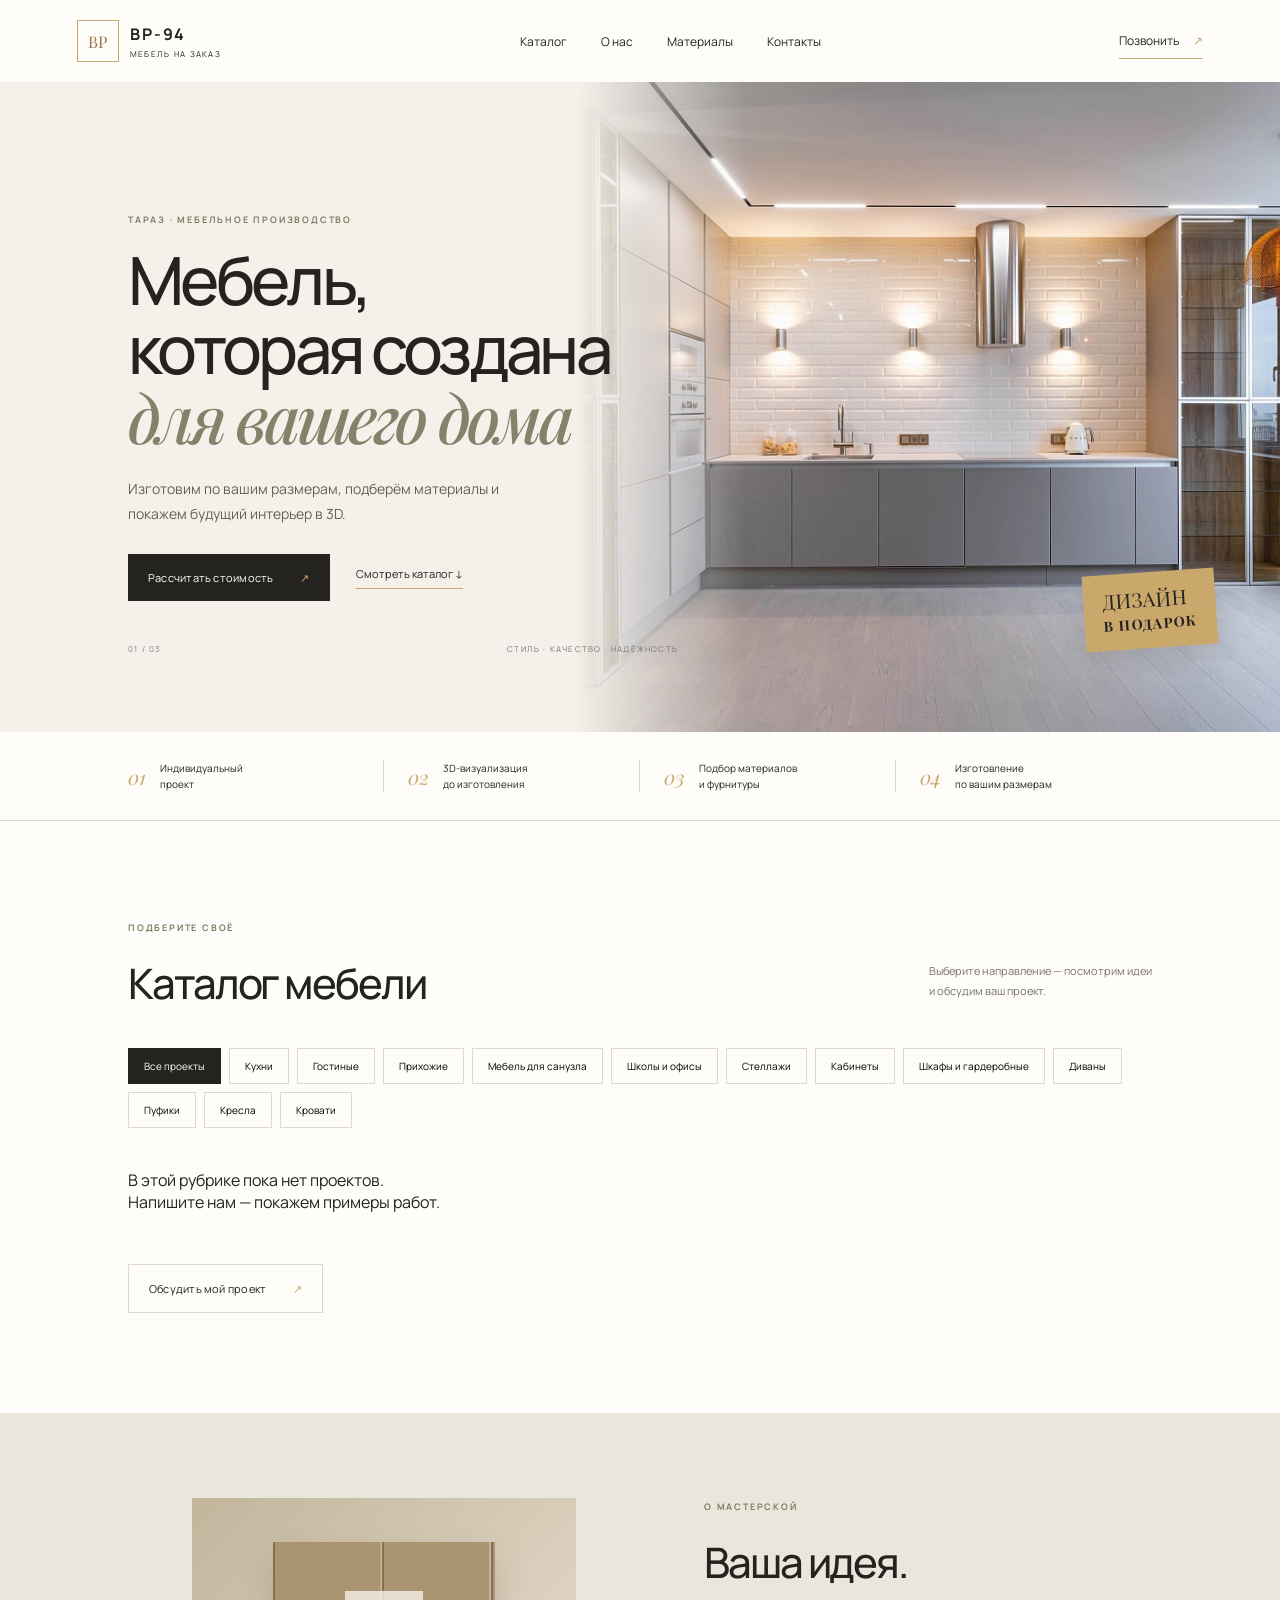
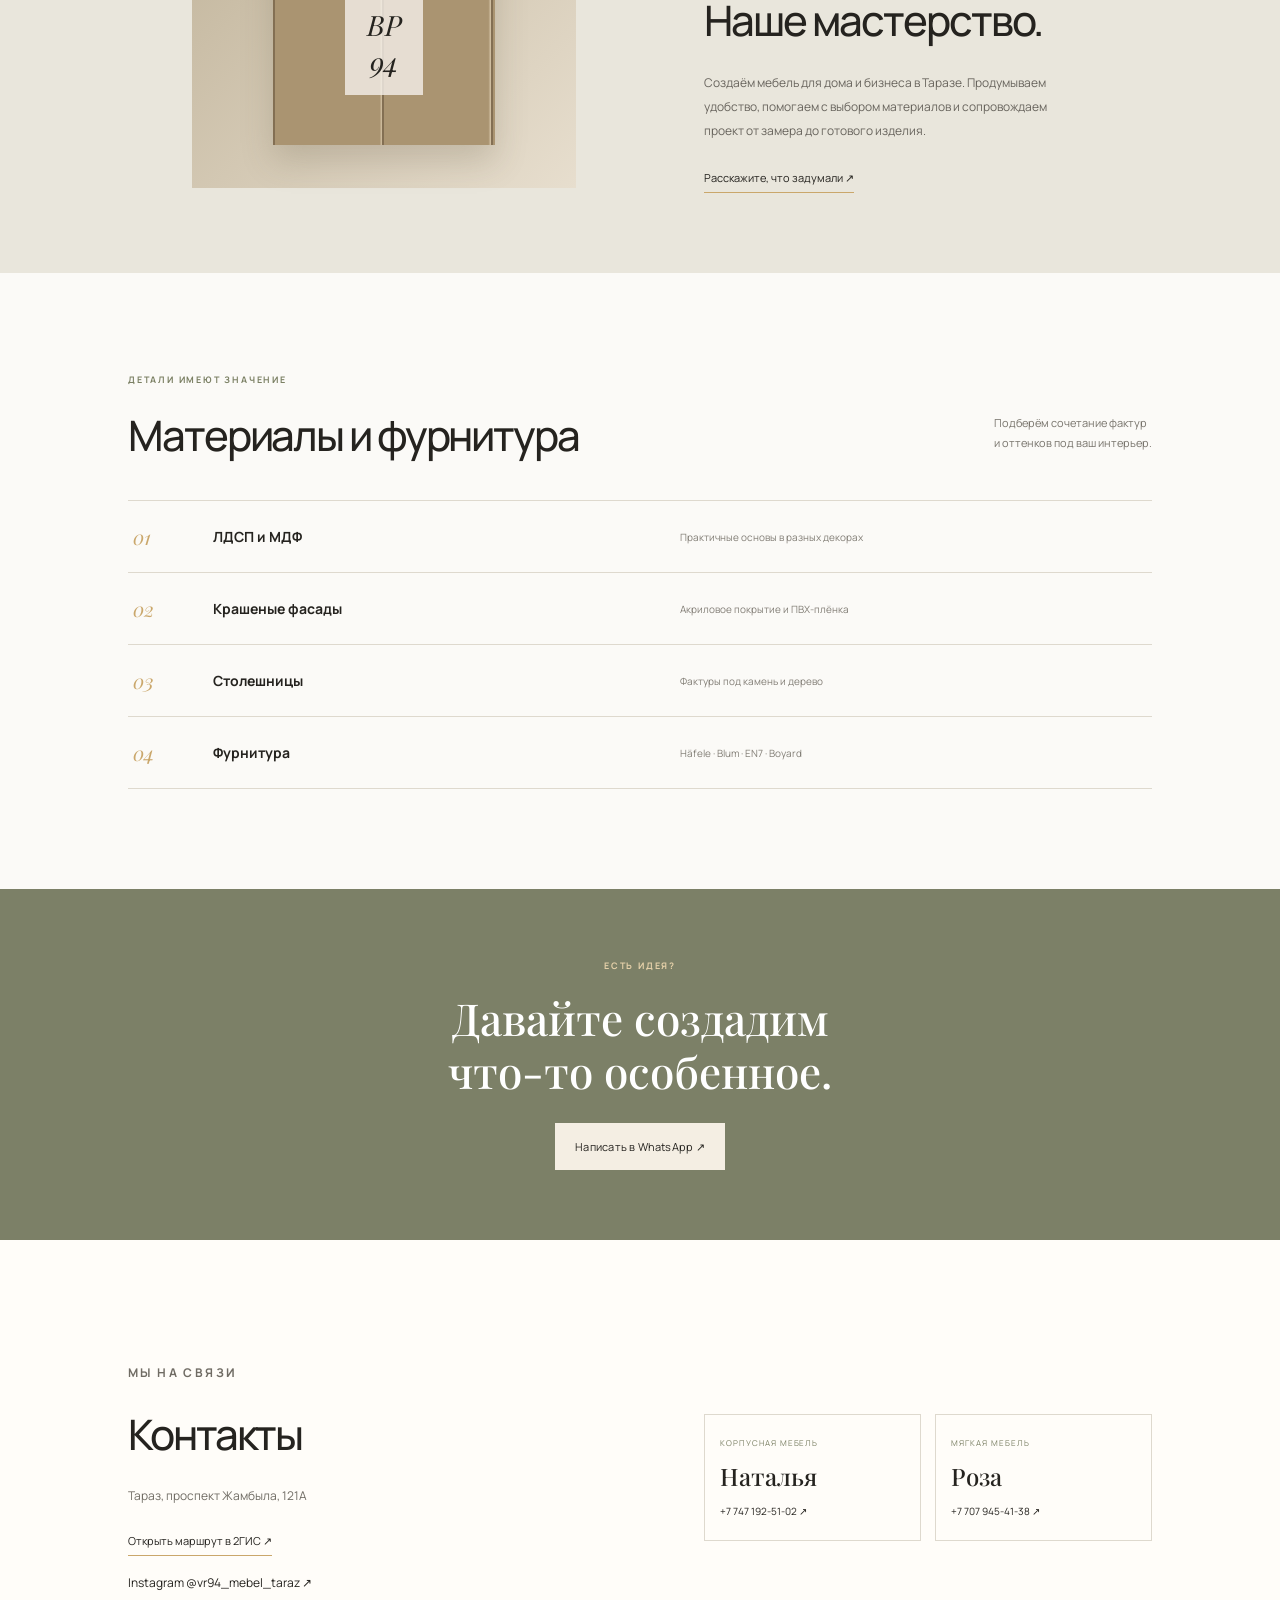
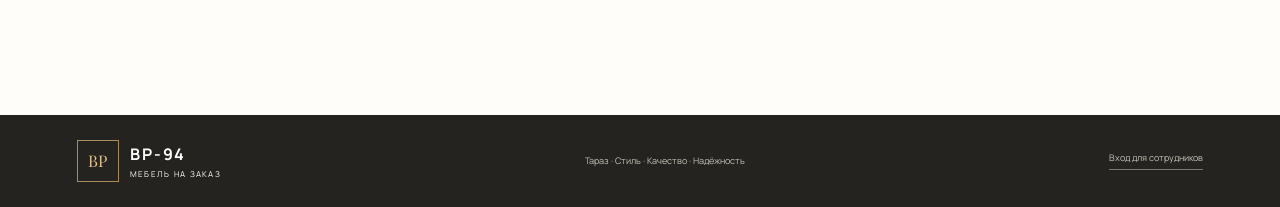
==== site/index.html @ 06350579 "Add files via upload" ====
<!doctype html>
<html lang="ru">
<head>
  <meta charset="utf-8">
  <meta name="viewport" content="width=device-width, initial-scale=1">
  <meta name="theme-color" content="#f5f1ea">
  <meta name="description" content="Мебель на заказ в Таразе от ТОО «ВР-94». Индивидуальный проект и 3D-визуализация.">
  <title>ВР-94 — мебель на заказ в Таразе</title>
  <link rel="stylesheet" href="styles.css">
</head>
<body>
  <header class="topbar">
    <a class="brand" href="#home" aria-label="ВР-94 — на главную"><span class="brand-mark">ВР</span><span><b>ВР-94</b><small>МЕБЕЛЬ НА ЗАКАЗ</small></span></a>
    <button class="menu-toggle" aria-expanded="false" aria-label="Открыть меню">☰</button>
    <nav class="nav"><a href="#catalog">Каталог</a><a href="#about">О нас</a><a href="#materials">Материалы</a><a href="#contacts">Контакты</a></nav>
    <a class="header-call" href="tel:+77471925102">Позвонить <span>↗</span></a>
  </header>
  <main id="home">
    <section class="hero">
      <div class="hero-art"><img src="media/hero-kitchen.jpg" alt="Кухня, изготовленная на заказ в мастерской ВР-94"></div>
      <div class="hero-copy"><p class="eyebrow">ТАРАЗ · МЕБЕЛЬНОЕ ПРОИЗВОДСТВО</p><h1>Мебель,<br>которая создана<br><em>для вашего дома</em></h1><p class="lead">Изготовим по вашим размерам, подберём материалы и покажем будущий интерьер в 3D.</p><div class="hero-actions"><a class="button button-dark" href="#contacts">Рассчитать стоимость <span>↗</span></a><a class="text-link" href="#catalog">Смотреть каталог ↓</a></div><div class="hero-note"><span>01 / 03</span><span>СТИЛЬ · КАЧЕСТВО · НАДЁЖНОСТЬ</span></div></div>
      <div class="hero-stamp">ДИЗАЙН<br><b>В ПОДАРОК</b></div>
    </section>
    <section class="benefits"><div><b>01</b><span>Индивидуальный<br>проект</span></div><div><b>02</b><span>3D-визуализация<br>до изготовления</span></div><div><b>03</b><span>Подбор материалов<br>и фурнитуры</span></div><div><b>04</b><span>Изготовление<br>по вашим размерам</span></div></section>
    <section class="section catalog" id="catalog"><div class="section-heading"><div><p class="eyebrow">ПОДБЕРИТЕ СВОЁ</p><h2>Каталог мебели</h2></div><p>Выберите направление — посмотрим идеи<br>и обсудим ваш проект.</p></div><div class="filters" id="filters"></div><div class="cards" id="cards"></div><a class="button button-outline" href="#contacts">Обсудить мой проект <span>↗</span></a></section>
    <section class="about" id="about"><div class="about-shape"><span>ВР<br>94</span></div><div><p class="eyebrow">О МАСТЕРСКОЙ</p><h2>Ваша идея.<br>Наше мастерство.</h2><p>Создаём мебель для дома и бизнеса в Таразе. Продумываем удобство, помогаем с выбором материалов и сопровождаем проект от замера до готового изделия.</p><a class="text-link" href="#contacts">Расскажите, что задумали ↗</a></div></section>
    <section class="section materials" id="materials"><div class="section-heading"><div><p class="eyebrow">ДЕТАЛИ ИМЕЮТ ЗНАЧЕНИЕ</p><h2>Материалы и фурнитура</h2></div><p>Подберём сочетание фактур<br>и оттенков под ваш интерьер.</p></div><div class="material-list"><div><span>01</span><b>ЛДСП и МДФ</b><small>Практичные основы в разных декорах</small></div><div><span>02</span><b>Крашеные фасады</b><small>Акриловое покрытие и ПВХ-плёнка</small></div><div><span>03</span><b>Столешницы</b><small>Фактуры под камень и дерево</small></div><div><span>04</span><b>Фурнитура</b><small>Häfele · Blum · EN7 · Boyard</small></div></div></section>
    <section class="contact-band"><p class="eyebrow">ЕСТЬ ИДЕЯ?</p><h2>Давайте создадим<br>что-то особенное.</h2><a class="button button-light" href="https://wa.me/77471925102" target="_blank" rel="noreferrer">Написать в WhatsApp ↗</a></section>
    <section class="contacts section" id="contacts"><div><p class="eyebrow">МЫ НА СВЯЗИ</p><h2>Контакты</h2><p>Тараз, проспект Жамбыла, 121А</p><a class="text-link" href="https://2gis.kz/taraz/geo/70000001062930608" target="_blank" rel="noreferrer">Открыть маршрут в 2ГИС ↗</a><p><a href="https://www.instagram.com/vr94_mebel_taraz/" target="_blank" rel="noreferrer">Instagram @vr94_mebel_taraz ↗</a></p></div><div class="contact-people"><a href="tel:+77471925102"><small>КОРПУСНАЯ МЕБЕЛЬ</small><b>Наталья</b><span>+7 747 192-51-02 ↗</span></a><a href="tel:+77079454138"><small>МЯГКАЯ МЕБЕЛЬ</small><b>Роза</b><span>+7 707 945-41-38 ↗</span></a></div></section>
  </main>
  <footer><a class="brand" href="#home"><span class="brand-mark">ВР</span><span><b>ВР-94</b><small>МЕБЕЛЬ НА ЗАКАЗ</small></span></a><span>Тараз · Стиль · Качество · Надёжность</span><a class="staff" href="employee.html">Вход для сотрудников</a></footer>
  <script src="script.js"></script>
</body>
</html>
---- site/styles.css ----
@import url('https://fonts.googleapis.com/css2?family=Manrope:wght@400;500;600;700;800&family=Playfair+Display:ital,wght@0,500;0,600;1,500;1,600&display=swap');
:root{--ink:#25231f;--cream:#f5f1ea;--paper:#fffdf9;--olive:#7b8064;--line:#ded9ce;--gold:#caa76b}*{box-sizing:border-box}html{scroll-behavior:smooth}body{margin:0;color:var(--ink);background:var(--paper);font-family:Manrope,Arial,sans-serif}a{color:inherit;text-decoration:none}.topbar{height:82px;padding:0 6vw;display:flex;align-items:center;justify-content:space-between;background:var(--paper);position:relative;z-index:3}.brand{display:flex;gap:11px;align-items:center}.brand-mark{width:42px;height:42px;border:1px solid var(--gold);display:grid;place-items:center;color:#97754b;font-family:'Playfair Display';font-size:16px}.brand b{display:block;font-size:16px;letter-spacing:.12em}.brand small{display:block;font-size:8px;letter-spacing:.16em;margin-top:3px}.nav{display:flex;gap:34px;font-size:12px}.nav a:hover,.text-link:hover{color:#947448}.header-call{font-size:12px;border-bottom:1px solid var(--gold);padding:9px 0}.header-call span{margin-left:12px;color:var(--gold)}.menu-toggle{display:none;border:0;background:none;font-size:24px}.hero{background:var(--cream);height:min(650px,75vw);min-height:530px;position:relative;overflow:hidden;display:flex;align-items:center;padding:4vw 10vw}.hero-copy{position:relative;z-index:1;max-width:510px}.eyebrow{font-size:9px;letter-spacing:.2em;color:var(--olive);font-weight:700;margin:0 0 20px}.hero h1{font-size:clamp(42px,5.2vw,76px);line-height:1.03;letter-spacing:-.055em;margin:0;font-weight:500}.hero h1 em{font-family:'Playfair Display';font-weight:500;color:#81836b}.lead{max-width:380px;font-size:14px;line-height:1.8;color:#656057;margin:22px 0 28px}.hero-actions{display:flex;align-items:center;gap:26px}.button{display:inline-flex;align-items:center;gap:27px;padding:16px 20px;font-size:11px;letter-spacing:.02em}.button-dark{background:var(--ink);color:white}.button-dark span,.button-outline span{color:var(--gold)}.text-link{font-size:11px;border-bottom:1px solid var(--gold);padding-bottom:7px}.hero-note{position:absolute;top:430px;left:0;width:45vw;max-width:550px;display:flex;justify-content:space-between;font-size:8px;letter-spacing:.15em;color:#777}.hero-art{position:absolute;right:0;top:0;width:55%;height:100%;overflow:hidden}.hero-art:after{content:"";position:absolute;inset:0;background:linear-gradient(90deg,var(--cream) 0%,rgba(245,241,234,.12) 24%,transparent 48%)}.hero-art img{width:100%;height:100%;object-fit:cover;object-position:center}.hero-stamp{position:absolute;right:5%;bottom:13%;background:var(--gold);padding:16px 19px;font-family:'Playfair Display';font-size:20px;line-height:1.1;transform:rotate(-4deg);box-shadow:0 8px 26px #5343282e}.hero-stamp b{font-size:14px;letter-spacing:.1em}.benefits{display:grid;grid-template-columns:repeat(4,1fr);padding:28px 10vw;border-bottom:1px solid var(--line)}.benefits div{display:flex;align-items:center;gap:14px;border-right:1px solid var(--line);padding-left:24px}.benefits div:first-child{padding-left:0}.benefits div:last-child{border:0}.benefits b,.material-list span{color:var(--gold);font:italic 20px 'Playfair Display'}.benefits span{font-size:10px;line-height:1.6}.section{padding:100px 10vw}.section-heading{display:flex;justify-content:space-between;align-items:end;margin-bottom:36px}.section-heading h2,.about h2,.contacts h2{font-size:42px;letter-spacing:-.05em;font-weight:500;margin:0}.section-heading>p{font-size:11px;line-height:1.8;color:#77736b}.filters{display:flex;gap:8px;flex-wrap:wrap;margin:0 0 25px}.filter{border:1px solid var(--line);background:transparent;padding:10px 15px;font:inherit;font-size:10px;cursor:pointer}.filter.active,.filter:hover{background:var(--ink);border-color:var(--ink);color:white}.cards{display:grid;grid-template-columns:repeat(3,1fr);gap:16px;margin-bottom:35px}.card{background:#f1ede5;min-height:290px;position:relative;overflow:hidden}.card-visual{height:220px;background:linear-gradient(140deg,#d7c7af,#f1e9dc 50%,#a99577);display:grid;place-items:center;color:#8d795c;font:italic 18px 'Playfair Display';position:relative}.card-visual:before,.card-visual:after{content:"";position:absolute;bottom:0;width:60%;height:70%;background:repeating-linear-gradient(90deg,#a89070 0 2px,#c2ad8d 2px 49%,#e4d7c3 50%);box-shadow:0 10px 24px #42372530}.card-visual:after{width:32%;height:31%;right:5%;bottom:12%;background:#e4d8c3;border:5px solid #9a8668}.card-visual span{position:relative;z-index:1;background:#fffdf9c9;padding:7px 11px;font-size:11px}.card-info{padding:16px 18px;display:flex;justify-content:space-between;align-items:center}.card-info b{font-size:13px;font-weight:600}.card-info span{font-size:10px;color:#817c72}.button-outline{border:1px solid var(--line)}.about{background:#e9e6dc;padding:85px 15vw;display:grid;grid-template-columns:1fr 1fr;gap:10vw;align-items:center}.about p:not(.eyebrow){font-size:12px;line-height:2;color:#68645d;max-width:420px;margin:22px 0}.about-shape{height:290px;background:linear-gradient(135deg,#c2b59c,#e7dece);display:grid;place-items:center;position:relative}.about-shape:before{content:"";position:absolute;width:58%;height:70%;background:repeating-linear-gradient(90deg,#836f53 0 2px,#aa9471 2px 48%,#d0bea0 49%);box-shadow:0 16px 30px #5d503c35}.about-shape span{z-index:1;background:#f5f1eacc;padding:15px 22px;font:italic 28px 'Playfair Display';text-align:center}.materials{background:#fbfaf7}.material-list{border-top:1px solid var(--line)}.material-list div{display:grid;grid-template-columns:80px 1fr 1fr;align-items:center;padding:22px 5px;border-bottom:1px solid var(--line)}.material-list b{font-size:14px}.material-list small{font-size:10px;color:#827e76}.contact-band{background:#7c8067;color:white;text-align:center;padding:70px 20px}.contact-band .eyebrow{color:#e5d0a9}.contact-band h2{font:500 44px/1.2 'Playfair Display';margin:0 0 25px}.button-light{background:#f4eee3;color:var(--ink)}.contacts{display:grid;grid-template-columns:1fr 1fr;gap:10vw}.contacts p{font-size:12px;color:#706c64;margin:24px 0}.contacts p a{color:var(--ink)}.contact-people{display:grid;grid-template-columns:1fr 1fr;gap:14px;align-items:center}.contact-people a{border:1px solid var(--line);padding:22px 15px;display:flex;flex-direction:column;gap:12px}.contact-people small{font-size:8px;letter-spacing:.12em;color:var(--olive)}.contact-people b{font:500 24px 'Playfair Display'}.contact-people span{font-size:10px}footer{background:var(--ink);color:white;padding:25px 6vw;display:flex;align-items:center;justify-content:space-between}footer .brand-mark{color:#e0c18d;border-color:#a98b5c}footer>span,footer .staff{font-size:9px;color:#c5c1b9}.staff{border-bottom:1px solid #777;padding-bottom:5px}
@media(max-width:760px){.topbar{height:68px;padding:0 5vw}.menu-toggle{display:block;order:3}.header-call{margin-left:auto;margin-right:17px}.nav{display:none;position:absolute;top:68px;left:0;right:0;background:var(--paper);padding:20px 6vw;flex-direction:column;gap:20px;border-top:1px solid var(--line)}.nav.open{display:flex}.hero{height:auto;min-height:700px;align-items:flex-start;padding:54px 7vw}.hero-art{top:auto;bottom:0;width:100%;height:43%}.hero-art:after{background:linear-gradient(180deg,var(--cream),transparent 28%)}.hero-copy{max-width:100%}.hero h1{font-size:48px}.hero-note{top:auto;bottom:-275px;width:86vw}.hero-stamp{bottom:8%;right:6%;font-size:15px}.benefits{grid-template-columns:1fr 1fr;gap:18px;padding:22px 7vw}.benefits div{padding:0;border:0}.section{padding:68px 7vw}.section-heading{display:block}.section-heading h2,.about h2,.contacts h2{font-size:34px}.section-heading>p{margin-top:14px}.cards{grid-template-columns:1fr 1fr;gap:10px}.card{min-height:225px}.card-visual{height:165px}.card-info{padding:12px 10px;align-items:flex-start;gap:6px;flex-direction:column}.about{padding:60px 7vw;grid-template-columns:1fr;gap:35px}.about-shape{height:220px}.material-list div{grid-template-columns:45px 1fr;gap:5px}.material-list small{grid-column:2}.contacts{grid-template-columns:1fr;gap:35px}.contact-people{gap:8px}.contact-people a{padding:16px 10px}.contact-people b{font-size:20px}footer{padding:22px 6vw;flex-wrap:wrap;gap:18px}footer>span{display:none}}
@media(max-width:410px){.cards{grid-template-columns:1fr}.card-visual{height:205px}.hero h1{font-size:42px}.hero-actions{gap:15px}.button{padding:14px 12px;gap:12px;font-size:10px}.text-link{font-size:10px}}
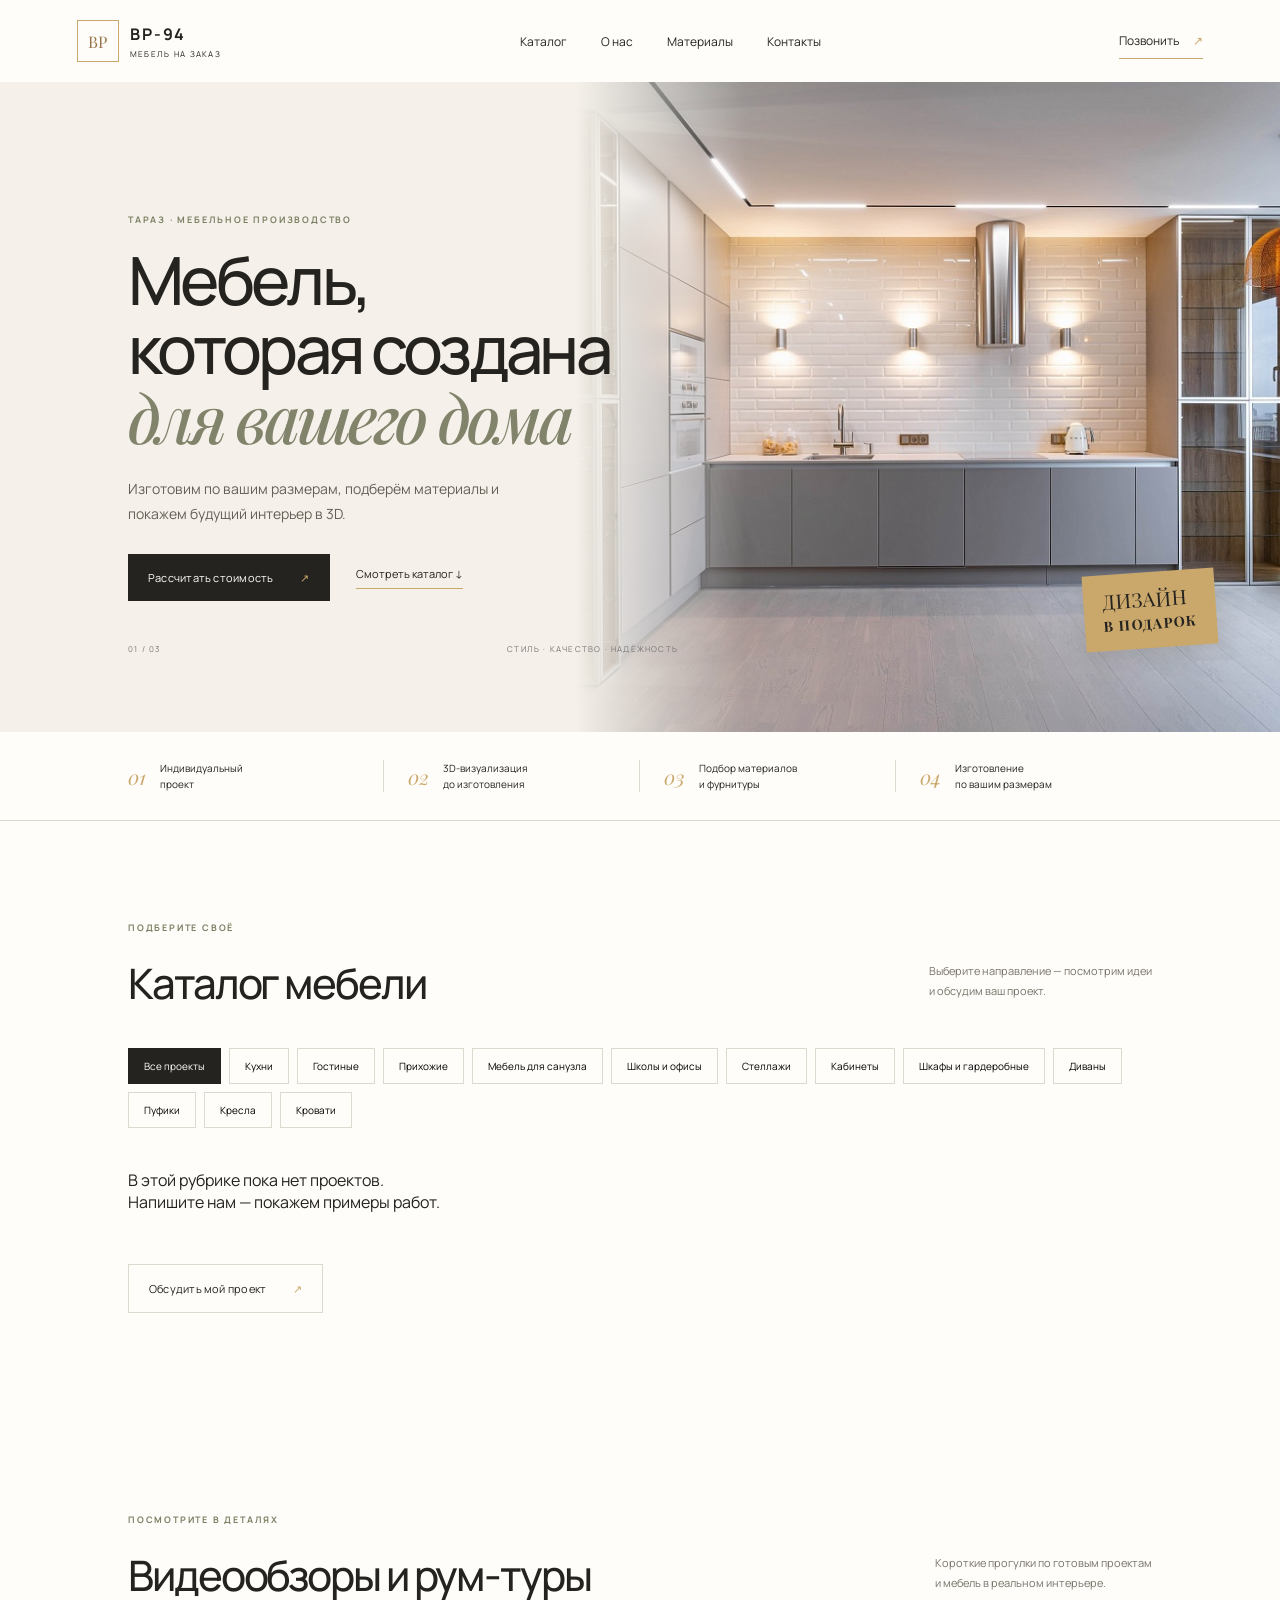
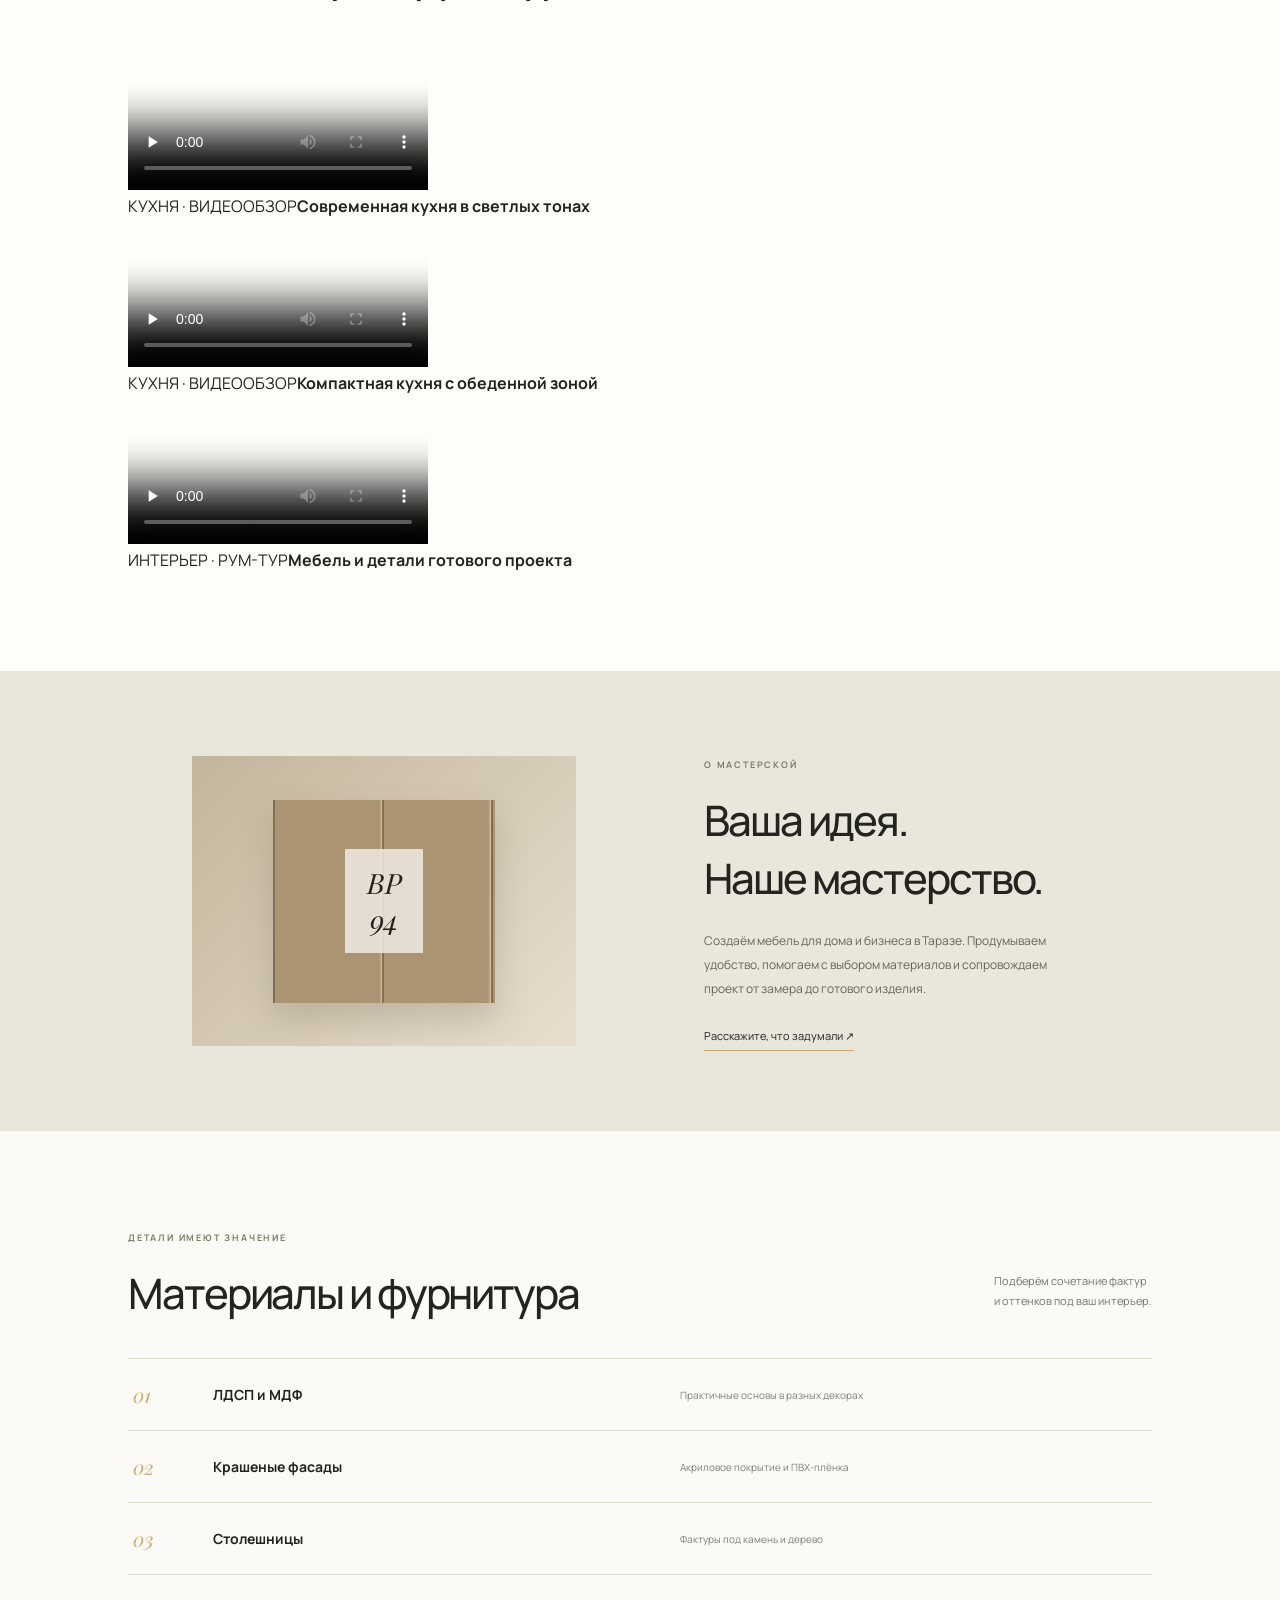
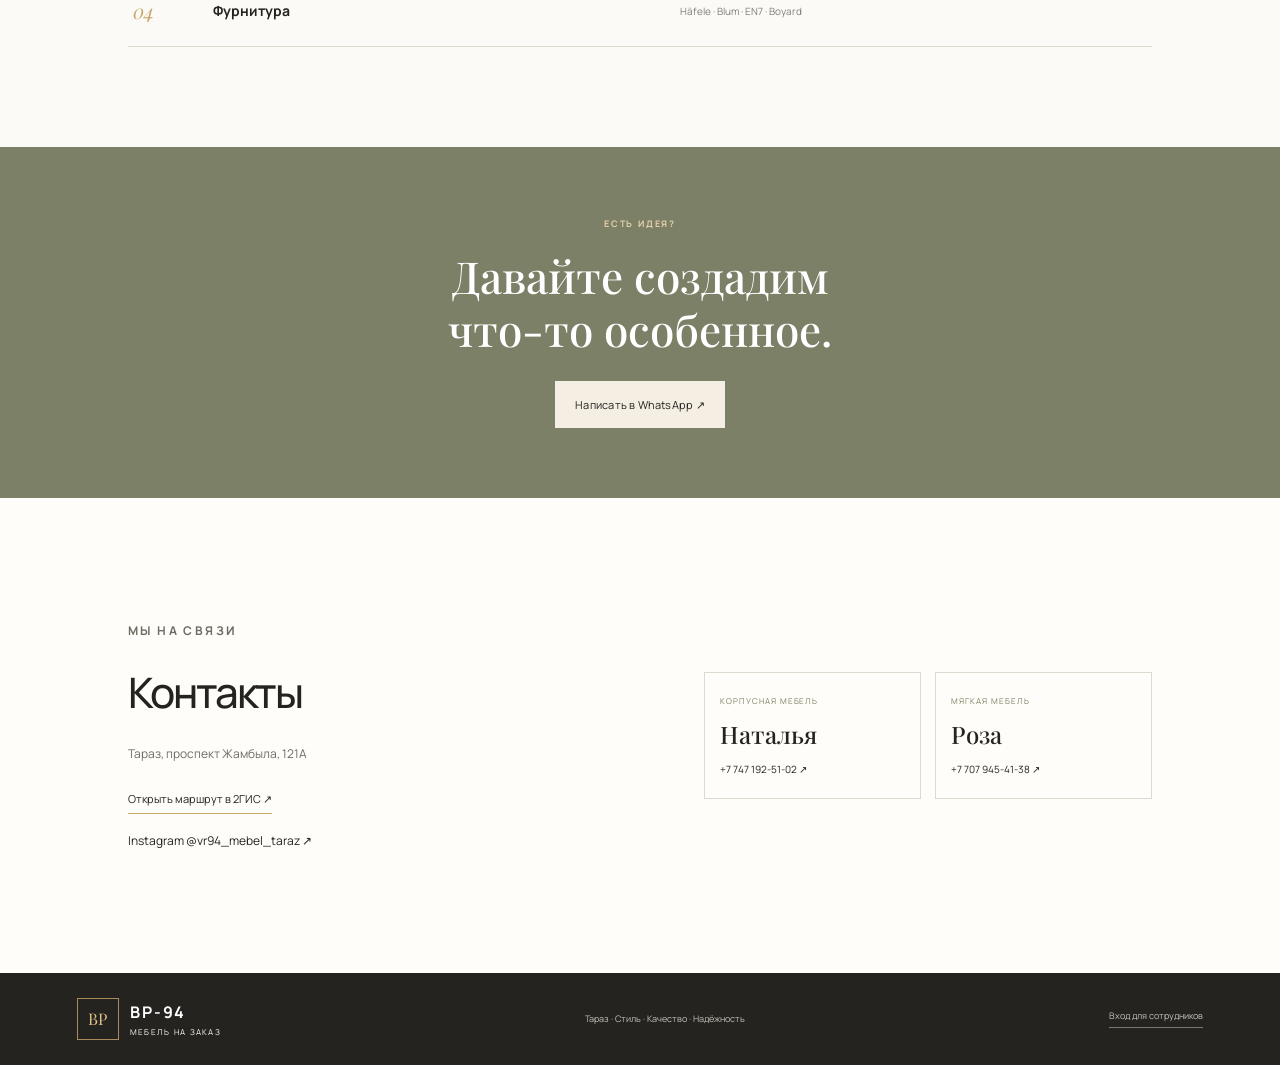
==== commit 6ce4a527: "Add files via upload" ====
--- a/site/index.html
+++ b/site/index.html
@@ -23,6 +23,7 @@
     </section>
     <section class="benefits"><div><b>01</b><span>Индивидуальный<br>проект</span></div><div><b>02</b><span>3D-визуализация<br>до изготовления</span></div><div><b>03</b><span>Подбор материалов<br>и фурнитуры</span></div><div><b>04</b><span>Изготовление<br>по вашим размерам</span></div></section>
     <section class="section catalog" id="catalog"><div class="section-heading"><div><p class="eyebrow">ПОДБЕРИТЕ СВОЁ</p><h2>Каталог мебели</h2></div><p>Выберите направление — посмотрим идеи<br>и обсудим ваш проект.</p></div><div class="filters" id="filters"></div><div class="cards" id="cards"></div><a class="button button-outline" href="#contacts">Обсудить мой проект <span>↗</span></a></section>
+    <section class="section video-section" id="videos"><div class="section-heading"><div><p class="eyebrow">ПОСМОТРИТЕ В ДЕТАЛЯХ</p><h2>Видеообзоры и рум-туры</h2></div><p>Короткие прогулки по готовым проектам<br>и мебель в реальном интерьере.</p></div><div class="video-grid"><article class="video-card"><video controls playsinline preload="none" poster="media/videos/poster-modern.jpg"><source src="media/videos/kitchen-modern-smooth.mp4" type="video/mp4"></video><div class="video-caption"><span>КУХНЯ · ВИДЕООБЗОР</span><b>Современная кухня в светлых тонах</b></div></article><article class="video-card"><video controls playsinline preload="none" poster="media/videos/poster-compact.jpg"><source src="media/videos/kitchen-compact-smooth.mp4" type="video/mp4"></video><div class="video-caption"><span>КУХНЯ · ВИДЕООБЗОР</span><b>Компактная кухня с обеденной зоной</b></div></article><article class="video-card"><video controls playsinline preload="none" poster="media/videos/poster-tour.jpg"><source src="media/videos/interior-tour-smooth.mp4" type="video/mp4"></video><div class="video-caption"><span>ИНТЕРЬЕР · РУМ-ТУР</span><b>Мебель и детали готового проекта</b></div></article></div></section>
     <section class="about" id="about"><div class="about-shape"><span>ВР<br>94</span></div><div><p class="eyebrow">О МАСТЕРСКОЙ</p><h2>Ваша идея.<br>Наше мастерство.</h2><p>Создаём мебель для дома и бизнеса в Таразе. Продумываем удобство, помогаем с выбором материалов и сопровождаем проект от замера до готового изделия.</p><a class="text-link" href="#contacts">Расскажите, что задумали ↗</a></div></section>
     <section class="section materials" id="materials"><div class="section-heading"><div><p class="eyebrow">ДЕТАЛИ ИМЕЮТ ЗНАЧЕНИЕ</p><h2>Материалы и фурнитура</h2></div><p>Подберём сочетание фактур<br>и оттенков под ваш интерьер.</p></div><div class="material-list"><div><span>01</span><b>ЛДСП и МДФ</b><small>Практичные основы в разных декорах</small></div><div><span>02</span><b>Крашеные фасады</b><small>Акриловое покрытие и ПВХ-плёнка</small></div><div><span>03</span><b>Столешницы</b><small>Фактуры под камень и дерево</small></div><div><span>04</span><b>Фурнитура</b><small>Häfele · Blum · EN7 · Boyard</small></div></div></section>
     <section class="contact-band"><p class="eyebrow">ЕСТЬ ИДЕЯ?</p><h2>Давайте создадим<br>что-то особенное.</h2><a class="button button-light" href="https://wa.me/77471925102" target="_blank" rel="noreferrer">Написать в WhatsApp ↗</a></section>
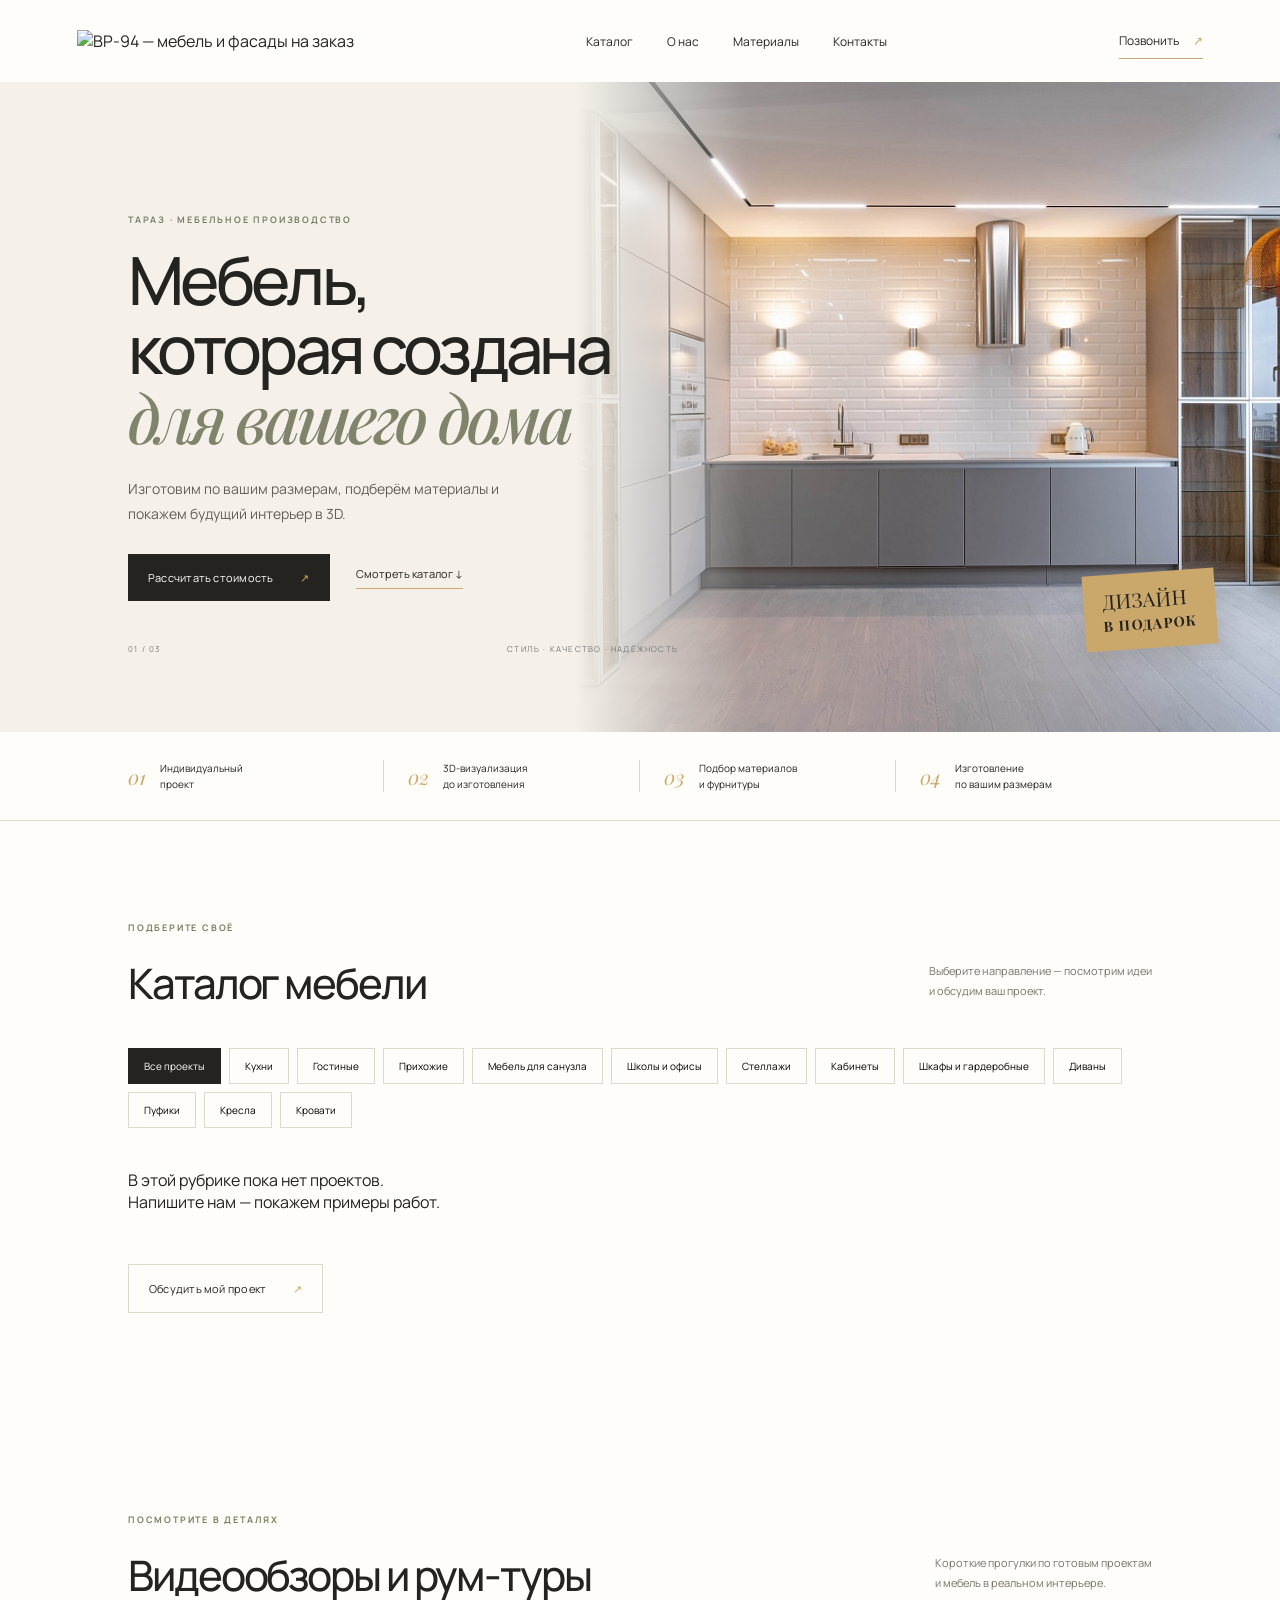
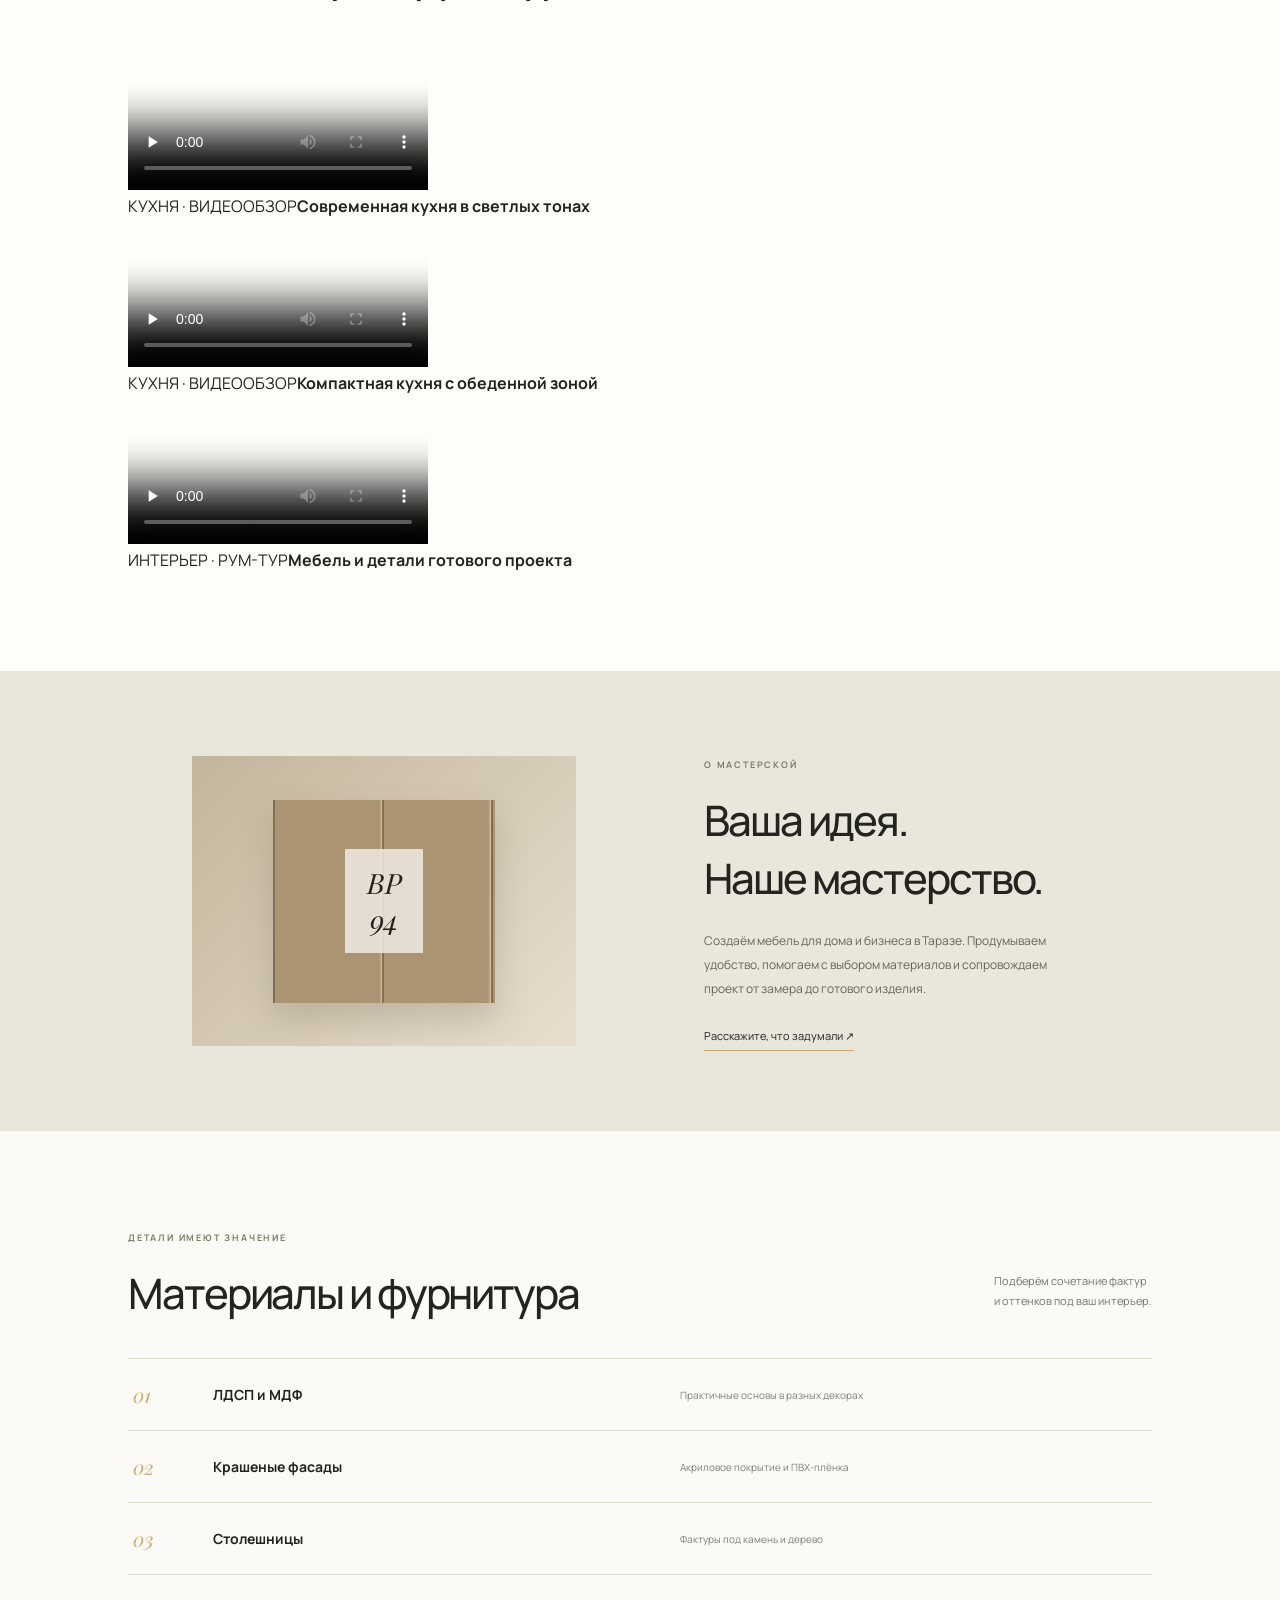
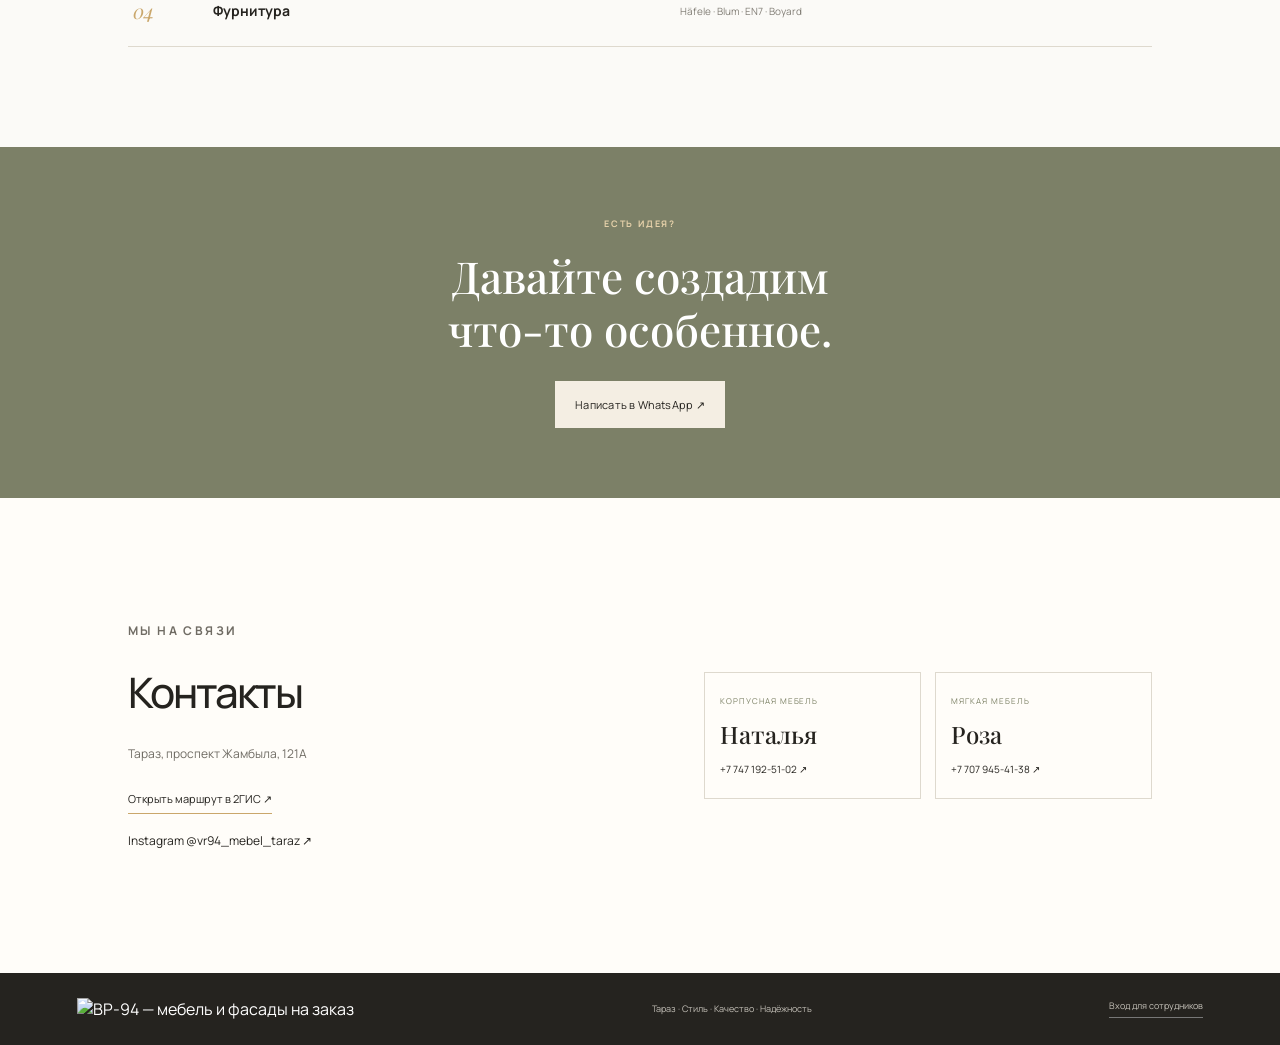
==== commit 1bbc9553: "Add files via upload" ====
--- a/site/index.html
+++ b/site/index.html
@@ -10,7 +10,7 @@
 </head>
 <body>
   <header class="topbar">
-    <a class="brand" href="#home" aria-label="ВР-94 — на главную"><span class="brand-mark">ВР</span><span><b>ВР-94</b><small>МЕБЕЛЬ НА ЗАКАЗ</small></span></a>
+    <a class="brand" href="#home" aria-label="ВР-94 — на главную"><img class="brand-logo" src="media/vr94-logo.png" alt="ВР-94 — мебель и фасады на заказ"></a>
     <button class="menu-toggle" aria-expanded="false" aria-label="Открыть меню">☰</button>
     <nav class="nav"><a href="#catalog">Каталог</a><a href="#about">О нас</a><a href="#materials">Материалы</a><a href="#contacts">Контакты</a></nav>
     <a class="header-call" href="tel:+77471925102">Позвонить <span>↗</span></a>
@@ -23,13 +23,13 @@
     </section>
     <section class="benefits"><div><b>01</b><span>Индивидуальный<br>проект</span></div><div><b>02</b><span>3D-визуализация<br>до изготовления</span></div><div><b>03</b><span>Подбор материалов<br>и фурнитуры</span></div><div><b>04</b><span>Изготовление<br>по вашим размерам</span></div></section>
     <section class="section catalog" id="catalog"><div class="section-heading"><div><p class="eyebrow">ПОДБЕРИТЕ СВОЁ</p><h2>Каталог мебели</h2></div><p>Выберите направление — посмотрим идеи<br>и обсудим ваш проект.</p></div><div class="filters" id="filters"></div><div class="cards" id="cards"></div><a class="button button-outline" href="#contacts">Обсудить мой проект <span>↗</span></a></section>
-    <section class="section video-section" id="videos"><div class="section-heading"><div><p class="eyebrow">ПОСМОТРИТЕ В ДЕТАЛЯХ</p><h2>Видеообзоры и рум-туры</h2></div><p>Короткие прогулки по готовым проектам<br>и мебель в реальном интерьере.</p></div><div class="video-grid"><article class="video-card"><video controls playsinline preload="none" poster="media/videos/poster-modern.jpg"><source src="media/videos/kitchen-modern-smooth.mp4" type="video/mp4"></video><div class="video-caption"><span>КУХНЯ · ВИДЕООБЗОР</span><b>Современная кухня в светлых тонах</b></div></article><article class="video-card"><video controls playsinline preload="none" poster="media/videos/poster-compact.jpg"><source src="media/videos/kitchen-compact-smooth.mp4" type="video/mp4"></video><div class="video-caption"><span>КУХНЯ · ВИДЕООБЗОР</span><b>Компактная кухня с обеденной зоной</b></div></article><article class="video-card"><video controls playsinline preload="none" poster="media/videos/poster-tour.jpg"><source src="media/videos/interior-tour-smooth.mp4" type="video/mp4"></video><div class="video-caption"><span>ИНТЕРЬЕР · РУМ-ТУР</span><b>Мебель и детали готового проекта</b></div></article></div></section>
+    <section class="section video-section" id="videos"><div class="section-heading"><div><p class="eyebrow">ПОСМОТРИТЕ В ДЕТАЛЯХ</p><h2>Видеообзоры и рум-туры</h2></div><p>Короткие прогулки по готовым проектам<br>и мебель в реальном интерьере.</p></div><div class="video-grid"><article class="video-card"><video controls playsinline preload="none" poster="media/videos/poster-modern.jpg"><source src="media/videos/kitchen-modern-music-smooth.mp4" type="video/mp4"></video><div class="video-caption"><span>КУХНЯ · ВИДЕООБЗОР</span><b>Современная кухня в светлых тонах</b></div></article><article class="video-card"><video controls playsinline preload="none" poster="media/videos/poster-compact.jpg"><source src="media/videos/kitchen-compact-music-smooth.mp4" type="video/mp4"></video><div class="video-caption"><span>КУХНЯ · ВИДЕООБЗОР</span><b>Компактная кухня с обеденной зоной</b></div></article><article class="video-card"><video controls playsinline preload="none" poster="media/videos/poster-tour.jpg"><source src="media/videos/interior-tour-music-smooth.mp4" type="video/mp4"></video><div class="video-caption"><span>ИНТЕРЬЕР · РУМ-ТУР</span><b>Мебель и детали готового проекта</b></div></article></div></section>
     <section class="about" id="about"><div class="about-shape"><span>ВР<br>94</span></div><div><p class="eyebrow">О МАСТЕРСКОЙ</p><h2>Ваша идея.<br>Наше мастерство.</h2><p>Создаём мебель для дома и бизнеса в Таразе. Продумываем удобство, помогаем с выбором материалов и сопровождаем проект от замера до готового изделия.</p><a class="text-link" href="#contacts">Расскажите, что задумали ↗</a></div></section>
     <section class="section materials" id="materials"><div class="section-heading"><div><p class="eyebrow">ДЕТАЛИ ИМЕЮТ ЗНАЧЕНИЕ</p><h2>Материалы и фурнитура</h2></div><p>Подберём сочетание фактур<br>и оттенков под ваш интерьер.</p></div><div class="material-list"><div><span>01</span><b>ЛДСП и МДФ</b><small>Практичные основы в разных декорах</small></div><div><span>02</span><b>Крашеные фасады</b><small>Акриловое покрытие и ПВХ-плёнка</small></div><div><span>03</span><b>Столешницы</b><small>Фактуры под камень и дерево</small></div><div><span>04</span><b>Фурнитура</b><small>Häfele · Blum · EN7 · Boyard</small></div></div></section>
     <section class="contact-band"><p class="eyebrow">ЕСТЬ ИДЕЯ?</p><h2>Давайте создадим<br>что-то особенное.</h2><a class="button button-light" href="https://wa.me/77471925102" target="_blank" rel="noreferrer">Написать в WhatsApp ↗</a></section>
     <section class="contacts section" id="contacts"><div><p class="eyebrow">МЫ НА СВЯЗИ</p><h2>Контакты</h2><p>Тараз, проспект Жамбыла, 121А</p><a class="text-link" href="https://2gis.kz/taraz/geo/70000001062930608" target="_blank" rel="noreferrer">Открыть маршрут в 2ГИС ↗</a><p><a href="https://www.instagram.com/vr94_mebel_taraz/" target="_blank" rel="noreferrer">Instagram @vr94_mebel_taraz ↗</a></p></div><div class="contact-people"><a href="tel:+77471925102"><small>КОРПУСНАЯ МЕБЕЛЬ</small><b>Наталья</b><span>+7 747 192-51-02 ↗</span></a><a href="tel:+77079454138"><small>МЯГКАЯ МЕБЕЛЬ</small><b>Роза</b><span>+7 707 945-41-38 ↗</span></a></div></section>
   </main>
-  <footer><a class="brand" href="#home"><span class="brand-mark">ВР</span><span><b>ВР-94</b><small>МЕБЕЛЬ НА ЗАКАЗ</small></span></a><span>Тараз · Стиль · Качество · Надёжность</span><a class="staff" href="employee.html">Вход для сотрудников</a></footer>
+  <footer><a class="brand" href="#home" aria-label="ВР-94 — на главную"><img class="brand-logo" src="media/vr94-logo.png" alt="ВР-94 — мебель и фасады на заказ"></a><span>Тараз · Стиль · Качество · Надёжность</span><a class="staff" href="employee.html">Вход для сотрудников</a></footer>
   <script src="script.js"></script>
 </body>
 </html>
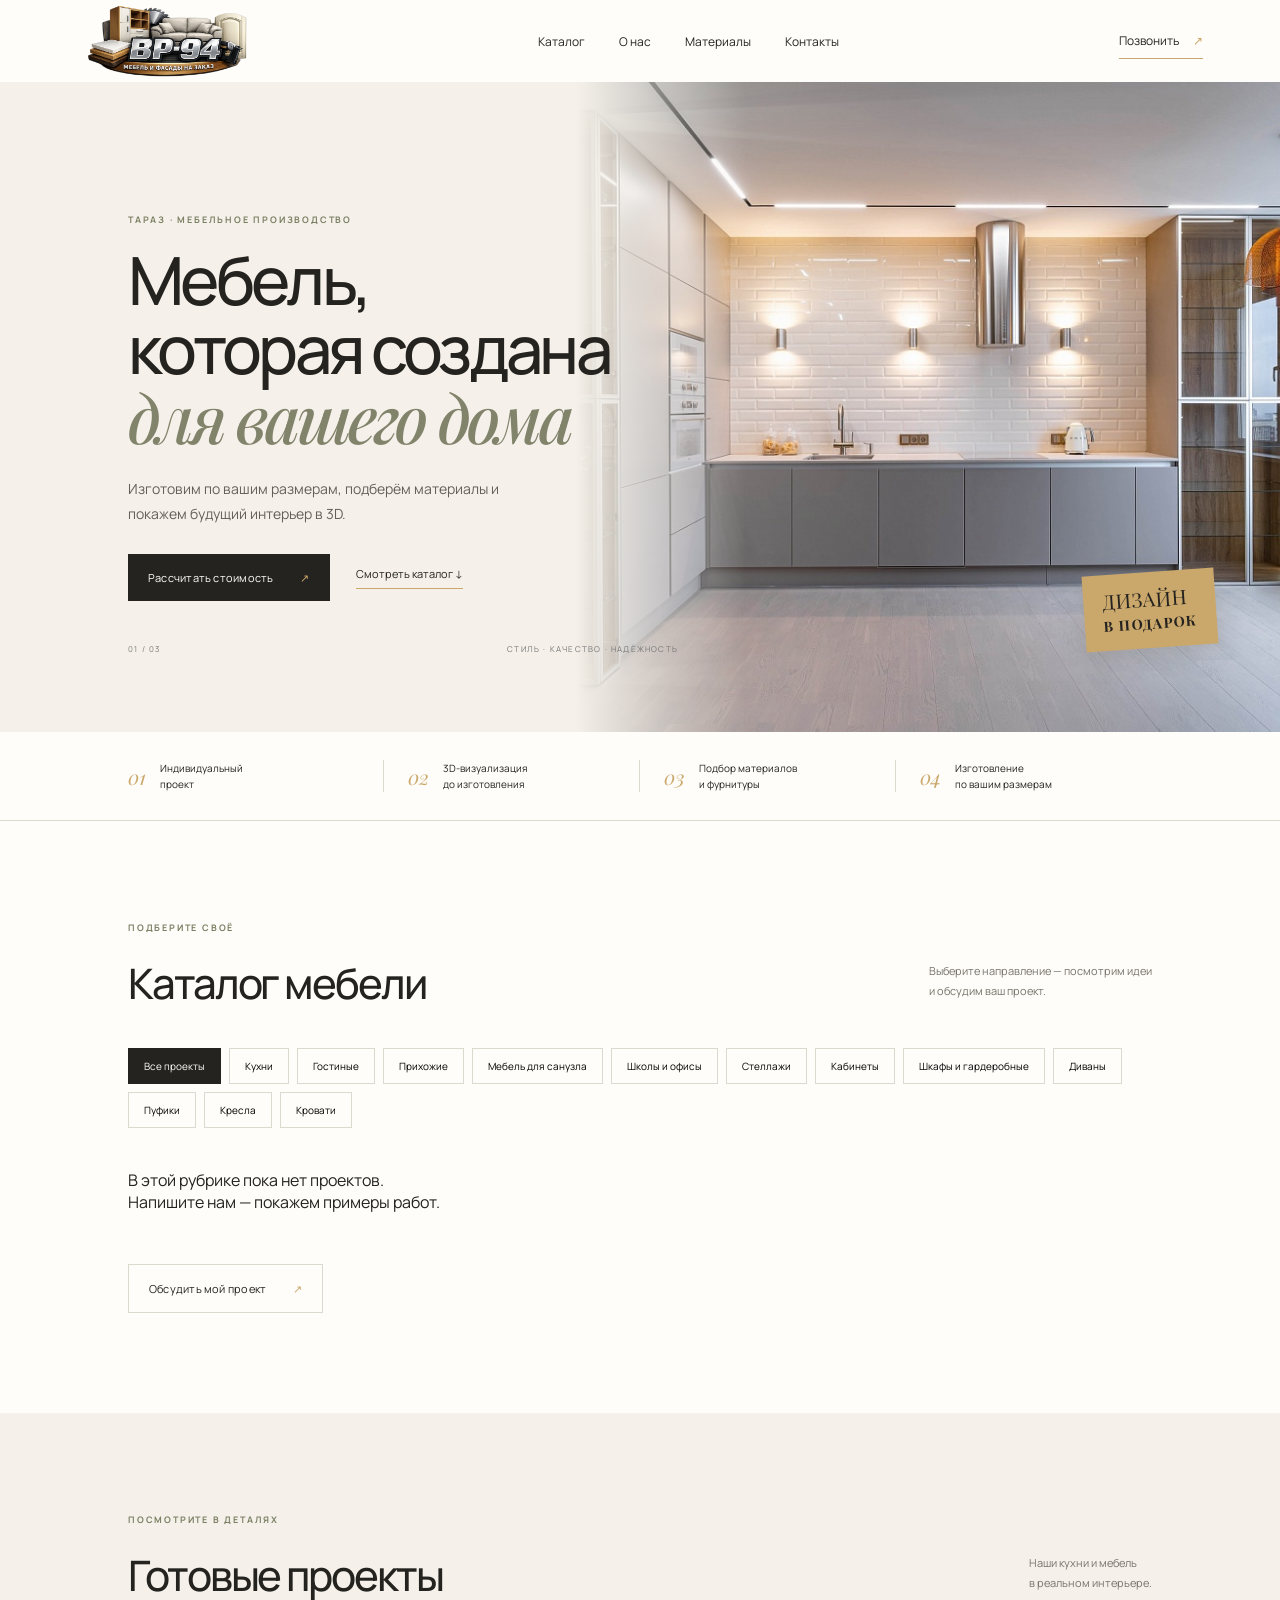
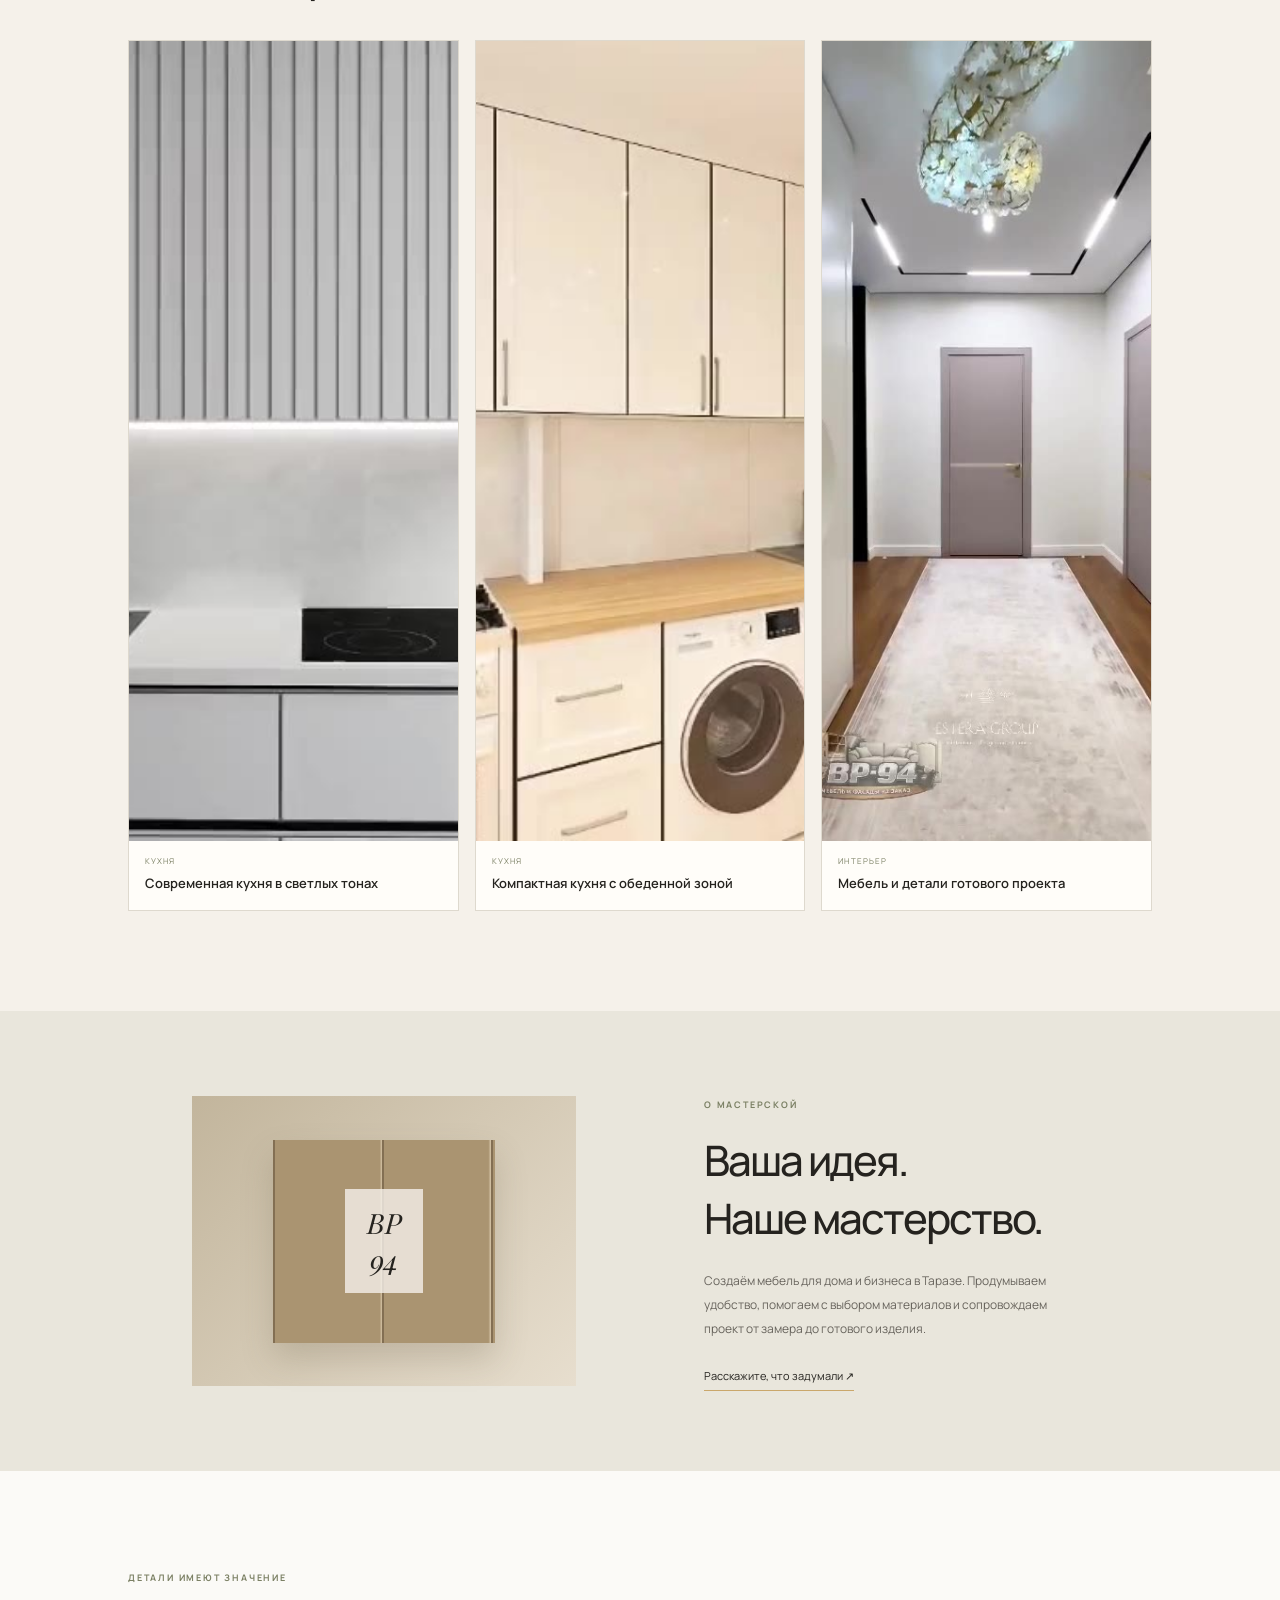
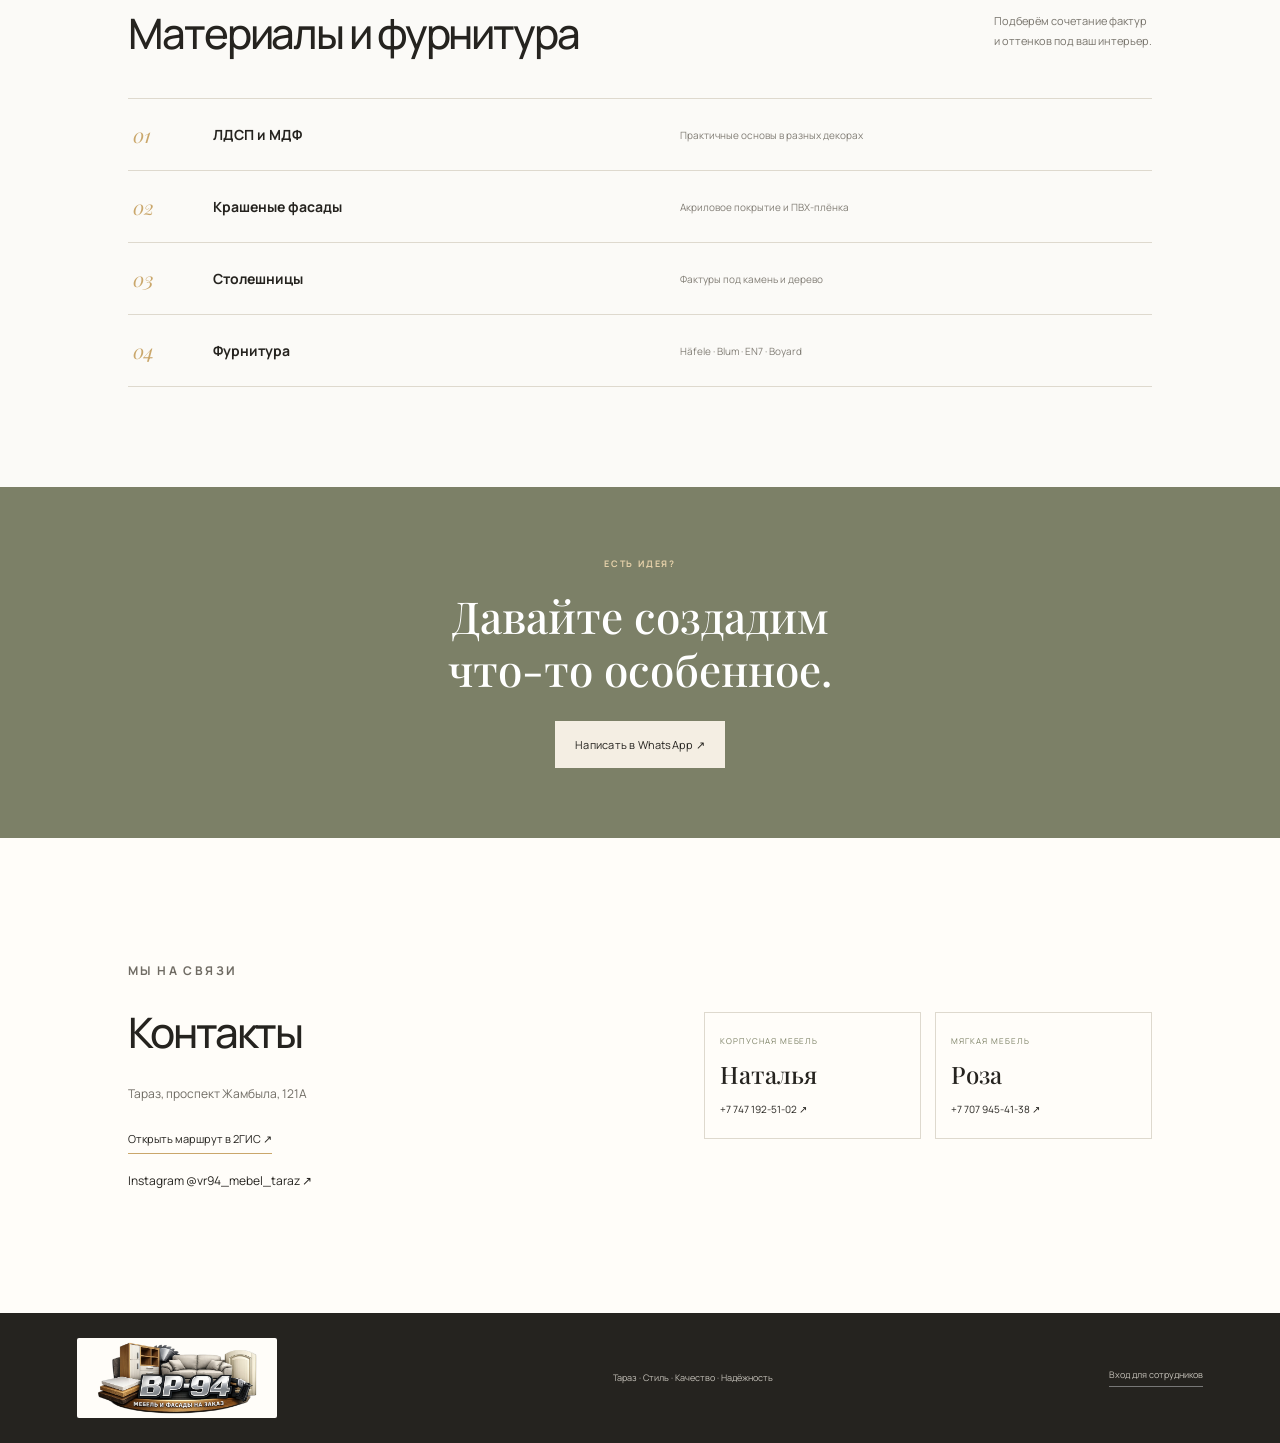
==== commit 73f195f5: "Add files via upload" ====
--- a/site/index.html
+++ b/site/index.html
@@ -23,7 +23,7 @@
     </section>
     <section class="benefits"><div><b>01</b><span>Индивидуальный<br>проект</span></div><div><b>02</b><span>3D-визуализация<br>до изготовления</span></div><div><b>03</b><span>Подбор материалов<br>и фурнитуры</span></div><div><b>04</b><span>Изготовление<br>по вашим размерам</span></div></section>
     <section class="section catalog" id="catalog"><div class="section-heading"><div><p class="eyebrow">ПОДБЕРИТЕ СВОЁ</p><h2>Каталог мебели</h2></div><p>Выберите направление — посмотрим идеи<br>и обсудим ваш проект.</p></div><div class="filters" id="filters"></div><div class="cards" id="cards"></div><a class="button button-outline" href="#contacts">Обсудить мой проект <span>↗</span></a></section>
-    <section class="section video-section" id="videos"><div class="section-heading"><div><p class="eyebrow">ПОСМОТРИТЕ В ДЕТАЛЯХ</p><h2>Видеообзоры и рум-туры</h2></div><p>Короткие прогулки по готовым проектам<br>и мебель в реальном интерьере.</p></div><div class="video-grid"><article class="video-card"><video controls playsinline preload="none" poster="media/videos/poster-modern.jpg"><source src="media/videos/kitchen-modern-music-smooth.mp4" type="video/mp4"></video><div class="video-caption"><span>КУХНЯ · ВИДЕООБЗОР</span><b>Современная кухня в светлых тонах</b></div></article><article class="video-card"><video controls playsinline preload="none" poster="media/videos/poster-compact.jpg"><source src="media/videos/kitchen-compact-music-smooth.mp4" type="video/mp4"></video><div class="video-caption"><span>КУХНЯ · ВИДЕООБЗОР</span><b>Компактная кухня с обеденной зоной</b></div></article><article class="video-card"><video controls playsinline preload="none" poster="media/videos/poster-tour.jpg"><source src="media/videos/interior-tour-music-smooth.mp4" type="video/mp4"></video><div class="video-caption"><span>ИНТЕРЬЕР · РУМ-ТУР</span><b>Мебель и детали готового проекта</b></div></article></div></section>
+    <section class="section projects-section" id="projects"><div class="section-heading"><div><p class="eyebrow">ПОСМОТРИТЕ В ДЕТАЛЯХ</p><h2>Готовые проекты</h2></div><p>Наши кухни и мебель<br>в реальном интерьере.</p></div><div class="projects-grid"><article class="project-card"><img src="media/projects/poster-modern.jpg" alt="Современная кухня в светлых тонах" loading="lazy" width="1280" height="800"><div class="project-caption"><span>КУХНЯ</span><b>Современная кухня в светлых тонах</b></div></article><article class="project-card"><img src="media/projects/poster-compact.jpg" alt="Компактная кухня с обеденной зоной" loading="lazy" width="1280" height="800"><div class="project-caption"><span>КУХНЯ</span><b>Компактная кухня с обеденной зоной</b></div></article><article class="project-card"><img src="media/projects/poster-tour.jpg" alt="Мебель и детали готового проекта" loading="lazy" width="1280" height="800"><div class="project-caption"><span>ИНТЕРЬЕР</span><b>Мебель и детали готового проекта</b></div></article></div></section>
     <section class="about" id="about"><div class="about-shape"><span>ВР<br>94</span></div><div><p class="eyebrow">О МАСТЕРСКОЙ</p><h2>Ваша идея.<br>Наше мастерство.</h2><p>Создаём мебель для дома и бизнеса в Таразе. Продумываем удобство, помогаем с выбором материалов и сопровождаем проект от замера до готового изделия.</p><a class="text-link" href="#contacts">Расскажите, что задумали ↗</a></div></section>
     <section class="section materials" id="materials"><div class="section-heading"><div><p class="eyebrow">ДЕТАЛИ ИМЕЮТ ЗНАЧЕНИЕ</p><h2>Материалы и фурнитура</h2></div><p>Подберём сочетание фактур<br>и оттенков под ваш интерьер.</p></div><div class="material-list"><div><span>01</span><b>ЛДСП и МДФ</b><small>Практичные основы в разных декорах</small></div><div><span>02</span><b>Крашеные фасады</b><small>Акриловое покрытие и ПВХ-плёнка</small></div><div><span>03</span><b>Столешницы</b><small>Фактуры под камень и дерево</small></div><div><span>04</span><b>Фурнитура</b><small>Häfele · Blum · EN7 · Boyard</small></div></div></section>
     <section class="contact-band"><p class="eyebrow">ЕСТЬ ИДЕЯ?</p><h2>Давайте создадим<br>что-то особенное.</h2><a class="button button-light" href="https://wa.me/77471925102" target="_blank" rel="noreferrer">Написать в WhatsApp ↗</a></section>
--- a/site/styles.css
+++ b/site/styles.css
@@ -1,4 +1,6 @@
 @import url('https://fonts.googleapis.com/css2?family=Manrope:wght@400;500;600;700;800&family=Playfair+Display:ital,wght@0,500;0,600;1,500;1,600&display=swap');
-:root{--ink:#25231f;--cream:#f5f1ea;--paper:#fffdf9;--olive:#7b8064;--line:#ded9ce;--gold:#caa76b}*{box-sizing:border-box}html{scroll-behavior:smooth}body{margin:0;color:var(--ink);background:var(--paper);font-family:Manrope,Arial,sans-serif}a{color:inherit;text-decoration:none}.topbar{height:82px;padding:0 6vw;display:flex;align-items:center;justify-content:space-between;background:var(--paper);position:relative;z-index:3}.brand{display:flex;gap:11px;align-items:center}.brand-mark{width:42px;height:42px;border:1px solid var(--gold);display:grid;place-items:center;color:#97754b;font-family:'Playfair Display';font-size:16px}.brand b{display:block;font-size:16px;letter-spacing:.12em}.brand small{display:block;font-size:8px;letter-spacing:.16em;margin-top:3px}.nav{display:flex;gap:34px;font-size:12px}.nav a:hover,.text-link:hover{color:#947448}.header-call{font-size:12px;border-bottom:1px solid var(--gold);padding:9px 0}.header-call span{margin-left:12px;color:var(--gold)}.menu-toggle{display:none;border:0;background:none;font-size:24px}.hero{background:var(--cream);height:min(650px,75vw);min-height:530px;position:relative;overflow:hidden;display:flex;align-items:center;padding:4vw 10vw}.hero-copy{position:relative;z-index:1;max-width:510px}.eyebrow{font-size:9px;letter-spacing:.2em;color:var(--olive);font-weight:700;margin:0 0 20px}.hero h1{font-size:clamp(42px,5.2vw,76px);line-height:1.03;letter-spacing:-.055em;margin:0;font-weight:500}.hero h1 em{font-family:'Playfair Display';font-weight:500;color:#81836b}.lead{max-width:380px;font-size:14px;line-height:1.8;color:#656057;margin:22px 0 28px}.hero-actions{display:flex;align-items:center;gap:26px}.button{display:inline-flex;align-items:center;gap:27px;padding:16px 20px;font-size:11px;letter-spacing:.02em}.button-dark{background:var(--ink);color:white}.button-dark span,.button-outline span{color:var(--gold)}.text-link{font-size:11px;border-bottom:1px solid var(--gold);padding-bottom:7px}.hero-note{position:absolute;top:430px;left:0;width:45vw;max-width:550px;display:flex;justify-content:space-between;font-size:8px;letter-spacing:.15em;color:#777}.hero-art{position:absolute;right:0;top:0;width:55%;height:100%;overflow:hidden}.hero-art:after{content:"";position:absolute;inset:0;background:linear-gradient(90deg,var(--cream) 0%,rgba(245,241,234,.12) 24%,transparent 48%)}.hero-art img{width:100%;height:100%;object-fit:cover;object-position:center}.hero-stamp{position:absolute;right:5%;bottom:13%;background:var(--gold);padding:16px 19px;font-family:'Playfair Display';font-size:20px;line-height:1.1;transform:rotate(-4deg);box-shadow:0 8px 26px #5343282e}.hero-stamp b{font-size:14px;letter-spacing:.1em}.benefits{display:grid;grid-template-columns:repeat(4,1fr);padding:28px 10vw;border-bottom:1px solid var(--line)}.benefits div{display:flex;align-items:center;gap:14px;border-right:1px solid var(--line);padding-left:24px}.benefits div:first-child{padding-left:0}.benefits div:last-child{border:0}.benefits b,.material-list span{color:var(--gold);font:italic 20px 'Playfair Display'}.benefits span{font-size:10px;line-height:1.6}.section{padding:100px 10vw}.section-heading{display:flex;justify-content:space-between;align-items:end;margin-bottom:36px}.section-heading h2,.about h2,.contacts h2{font-size:42px;letter-spacing:-.05em;font-weight:500;margin:0}.section-heading>p{font-size:11px;line-height:1.8;color:#77736b}.filters{display:flex;gap:8px;flex-wrap:wrap;margin:0 0 25px}.filter{border:1px solid var(--line);background:transparent;padding:10px 15px;font:inherit;font-size:10px;cursor:pointer}.filter.active,.filter:hover{background:var(--ink);border-color:var(--ink);color:white}.cards{display:grid;grid-template-columns:repeat(3,1fr);gap:16px;margin-bottom:35px}.card{background:#f1ede5;min-height:290px;position:relative;overflow:hidden}.card-visual{height:220px;background:linear-gradient(140deg,#d7c7af,#f1e9dc 50%,#a99577);display:grid;place-items:center;color:#8d795c;font:italic 18px 'Playfair Display';position:relative}.card-visual:before,.card-visual:after{content:"";position:absolute;bottom:0;width:60%;height:70%;background:repeating-linear-gradient(90deg,#a89070 0 2px,#c2ad8d 2px 49%,#e4d7c3 50%);box-shadow:0 10px 24px #42372530}.card-visual:after{width:32%;height:31%;right:5%;bottom:12%;background:#e4d8c3;border:5px solid #9a8668}.card-visual span{position:relative;z-index:1;background:#fffdf9c9;padding:7px 11px;font-size:11px}.card-info{padding:16px 18px;display:flex;justify-content:space-between;align-items:center}.card-info b{font-size:13px;font-weight:600}.card-info span{font-size:10px;color:#817c72}.button-outline{border:1px solid var(--line)}.about{background:#e9e6dc;padding:85px 15vw;display:grid;grid-template-columns:1fr 1fr;gap:10vw;align-items:center}.about p:not(.eyebrow){font-size:12px;line-height:2;color:#68645d;max-width:420px;margin:22px 0}.about-shape{height:290px;background:linear-gradient(135deg,#c2b59c,#e7dece);display:grid;place-items:center;position:relative}.about-shape:before{content:"";position:absolute;width:58%;height:70%;background:repeating-linear-gradient(90deg,#836f53 0 2px,#aa9471 2px 48%,#d0bea0 49%);box-shadow:0 16px 30px #5d503c35}.about-shape span{z-index:1;background:#f5f1eacc;padding:15px 22px;font:italic 28px 'Playfair Display';text-align:center}.materials{background:#fbfaf7}.material-list{border-top:1px solid var(--line)}.material-list div{display:grid;grid-template-columns:80px 1fr 1fr;align-items:center;padding:22px 5px;border-bottom:1px solid var(--line)}.material-list b{font-size:14px}.material-list small{font-size:10px;color:#827e76}.contact-band{background:#7c8067;color:white;text-align:center;padding:70px 20px}.contact-band .eyebrow{color:#e5d0a9}.contact-band h2{font:500 44px/1.2 'Playfair Display';margin:0 0 25px}.button-light{background:#f4eee3;color:var(--ink)}.contacts{display:grid;grid-template-columns:1fr 1fr;gap:10vw}.contacts p{font-size:12px;color:#706c64;margin:24px 0}.contacts p a{color:var(--ink)}.contact-people{display:grid;grid-template-columns:1fr 1fr;gap:14px;align-items:center}.contact-people a{border:1px solid var(--line);padding:22px 15px;display:flex;flex-direction:column;gap:12px}.contact-people small{font-size:8px;letter-spacing:.12em;color:var(--olive)}.contact-people b{font:500 24px 'Playfair Display'}.contact-people span{font-size:10px}footer{background:var(--ink);color:white;padding:25px 6vw;display:flex;align-items:center;justify-content:space-between}footer .brand-mark{color:#e0c18d;border-color:#a98b5c}footer>span,footer .staff{font-size:9px;color:#c5c1b9}.staff{border-bottom:1px solid #777;padding-bottom:5px}
-@media(max-width:760px){.topbar{height:68px;padding:0 5vw}.menu-toggle{display:block;order:3}.header-call{margin-left:auto;margin-right:17px}.nav{display:none;position:absolute;top:68px;left:0;right:0;background:var(--paper);padding:20px 6vw;flex-direction:column;gap:20px;border-top:1px solid var(--line)}.nav.open{display:flex}.hero{height:auto;min-height:700px;align-items:flex-start;padding:54px 7vw}.hero-art{top:auto;bottom:0;width:100%;height:43%}.hero-art:after{background:linear-gradient(180deg,var(--cream),transparent 28%)}.hero-copy{max-width:100%}.hero h1{font-size:48px}.hero-note{top:auto;bottom:-275px;width:86vw}.hero-stamp{bottom:8%;right:6%;font-size:15px}.benefits{grid-template-columns:1fr 1fr;gap:18px;padding:22px 7vw}.benefits div{padding:0;border:0}.section{padding:68px 7vw}.section-heading{display:block}.section-heading h2,.about h2,.contacts h2{font-size:34px}.section-heading>p{margin-top:14px}.cards{grid-template-columns:1fr 1fr;gap:10px}.card{min-height:225px}.card-visual{height:165px}.card-info{padding:12px 10px;align-items:flex-start;gap:6px;flex-direction:column}.about{padding:60px 7vw;grid-template-columns:1fr;gap:35px}.about-shape{height:220px}.material-list div{grid-template-columns:45px 1fr;gap:5px}.material-list small{grid-column:2}.contacts{grid-template-columns:1fr;gap:35px}.contact-people{gap:8px}.contact-people a{padding:16px 10px}.contact-people b{font-size:20px}footer{padding:22px 6vw;flex-wrap:wrap;gap:18px}footer>span{display:none}}
+:root{--ink:#25231f;--cream:#f5f1ea;--paper:#fffdf9;--olive:#7b8064;--line:#ded9ce;--gold:#caa76b}*{box-sizing:border-box}html{scroll-behavior:smooth}body{margin:0;color:var(--ink);background:var(--paper);font-family:Manrope,Arial,sans-serif}a{color:inherit;text-decoration:none}.topbar{height:82px;padding:0 6vw;display:flex;align-items:center;justify-content:space-between;background:var(--paper);position:relative;z-index:3}.brand{display:flex;align-items:center;flex-shrink:0}.brand-logo{display:block;width:180px;height:74px;object-fit:contain}.brand b{display:block;font-size:16px;letter-spacing:.12em}.brand small{display:block;font-size:8px;letter-spacing:.16em;margin-top:3px}.nav{display:flex;gap:34px;font-size:12px}.nav a:hover,.text-link:hover{color:#947448}.header-call{font-size:12px;border-bottom:1px solid var(--gold);padding:9px 0}.header-call span{margin-left:12px;color:var(--gold)}.menu-toggle{display:none;border:0;background:none;font-size:24px}.hero{background:var(--cream);height:min(650px,75vw);min-height:530px;position:relative;overflow:hidden;display:flex;align-items:center;padding:4vw 10vw}.hero-copy{position:relative;z-index:1;max-width:510px}.eyebrow{font-size:9px;letter-spacing:.2em;color:var(--olive);font-weight:700;margin:0 0 20px}.hero h1{font-size:clamp(42px,5.2vw,76px);line-height:1.03;letter-spacing:-.055em;margin:0;font-weight:500}.hero h1 em{font-family:'Playfair Display';font-weight:500;color:#81836b}.lead{max-width:380px;font-size:14px;line-height:1.8;color:#656057;margin:22px 0 28px}.hero-actions{display:flex;align-items:center;gap:26px}.button{display:inline-flex;align-items:center;gap:27px;padding:16px 20px;font-size:11px;letter-spacing:.02em}.button-dark{background:var(--ink);color:white}.button-dark span,.button-outline span{color:var(--gold)}.text-link{font-size:11px;border-bottom:1px solid var(--gold);padding-bottom:7px}.hero-note{position:absolute;top:430px;left:0;width:45vw;max-width:550px;display:flex;justify-content:space-between;font-size:8px;letter-spacing:.15em;color:#777}.hero-art{position:absolute;right:0;top:0;width:55%;height:100%;overflow:hidden}.hero-art:after{content:"";position:absolute;inset:0;background:linear-gradient(90deg,var(--cream) 0%,rgba(245,241,234,.12) 24%,transparent 48%)}.hero-art img{width:100%;height:100%;object-fit:cover;object-position:center}.hero-stamp{position:absolute;right:5%;bottom:13%;background:var(--gold);padding:16px 19px;font-family:'Playfair Display';font-size:20px;line-height:1.1;transform:rotate(-4deg);box-shadow:0 8px 26px #5343282e}.hero-stamp b{font-size:14px;letter-spacing:.1em}.benefits{display:grid;grid-template-columns:repeat(4,1fr);padding:28px 10vw;border-bottom:1px solid var(--line)}.benefits div{display:flex;align-items:center;gap:14px;border-right:1px solid var(--line);padding-left:24px}.benefits div:first-child{padding-left:0}.benefits div:last-child{border:0}.benefits b,.material-list span{color:var(--gold);font:italic 20px 'Playfair Display'}.benefits span{font-size:10px;line-height:1.6}.section{padding:100px 10vw}.section-heading{display:flex;justify-content:space-between;align-items:end;margin-bottom:36px}.section-heading h2,.about h2,.contacts h2{font-size:42px;letter-spacing:-.05em;font-weight:500;margin:0}.section-heading>p{font-size:11px;line-height:1.8;color:#77736b}.filters{display:flex;gap:8px;flex-wrap:wrap;margin:0 0 25px}.filter{border:1px solid var(--line);background:transparent;padding:10px 15px;font:inherit;font-size:10px;cursor:pointer}.filter.active,.filter:hover{background:var(--ink);border-color:var(--ink);color:white}.cards{display:grid;grid-template-columns:repeat(3,1fr);gap:16px;margin-bottom:35px}.card{background:#f1ede5;min-height:290px;position:relative;overflow:hidden}.card-visual{height:220px;background:linear-gradient(140deg,#d7c7af,#f1e9dc 50%,#a99577);display:grid;place-items:center;color:#8d795c;font:italic 18px 'Playfair Display';position:relative}.card-visual:before,.card-visual:after{content:"";position:absolute;bottom:0;width:60%;height:70%;background:repeating-linear-gradient(90deg,#a89070 0 2px,#c2ad8d 2px 49%,#e4d7c3 50%);box-shadow:0 10px 24px #42372530}.card-visual:after{width:32%;height:31%;right:5%;bottom:12%;background:#e4d8c3;border:5px solid #9a8668}.card-visual span{position:relative;z-index:1;background:#fffdf9c9;padding:7px 11px;font-size:11px}.card-info{padding:16px 18px;display:flex;justify-content:space-between;align-items:center}.card-info b{font-size:13px;font-weight:600}.card-info span{font-size:10px;color:#817c72}.button-outline{border:1px solid var(--line)}.about{background:#e9e6dc;padding:85px 15vw;display:grid;grid-template-columns:1fr 1fr;gap:10vw;align-items:center}.about p:not(.eyebrow){font-size:12px;line-height:2;color:#68645d;max-width:420px;margin:22px 0}.about-shape{height:290px;background:linear-gradient(135deg,#c2b59c,#e7dece);display:grid;place-items:center;position:relative}.about-shape:before{content:"";position:absolute;width:58%;height:70%;background:repeating-linear-gradient(90deg,#836f53 0 2px,#aa9471 2px 48%,#d0bea0 49%);box-shadow:0 16px 30px #5d503c35}.about-shape span{z-index:1;background:#f5f1eacc;padding:15px 22px;font:italic 28px 'Playfair Display';text-align:center}.materials{background:#fbfaf7}.material-list{border-top:1px solid var(--line)}.material-list div{display:grid;grid-template-columns:80px 1fr 1fr;align-items:center;padding:22px 5px;border-bottom:1px solid var(--line)}.material-list b{font-size:14px}.material-list small{font-size:10px;color:#827e76}.contact-band{background:#7c8067;color:white;text-align:center;padding:70px 20px}.contact-band .eyebrow{color:#e5d0a9}.contact-band h2{font:500 44px/1.2 'Playfair Display';margin:0 0 25px}.button-light{background:#f4eee3;color:var(--ink)}.contacts{display:grid;grid-template-columns:1fr 1fr;gap:10vw}.contacts p{font-size:12px;color:#706c64;margin:24px 0}.contacts p a{color:var(--ink)}.contact-people{display:grid;grid-template-columns:1fr 1fr;gap:14px;align-items:center}.contact-people a{border:1px solid var(--line);padding:22px 15px;display:flex;flex-direction:column;gap:12px}.contact-people small{font-size:8px;letter-spacing:.12em;color:var(--olive)}.contact-people b{font:500 24px 'Playfair Display'}.contact-people span{font-size:10px}footer{background:var(--ink);color:white;padding:25px 6vw;display:flex;align-items:center;justify-content:space-between}footer .brand{padding:3px 10px;background:var(--paper);border-radius:2px}footer>span,footer .staff{font-size:9px;color:#c5c1b9}.staff{border-bottom:1px solid #777;padding-bottom:5px}
+@media(max-width:760px){.topbar{height:68px;padding:0 5vw}.brand-logo{width:145px;height:60px}.menu-toggle{display:block;order:3}.header-call{margin-left:auto;margin-right:17px}.nav{display:none;position:absolute;top:68px;left:0;right:0;background:var(--paper);padding:20px 6vw;flex-direction:column;gap:20px;border-top:1px solid var(--line)}.nav.open{display:flex}.hero{height:auto;min-height:700px;align-items:flex-start;padding:54px 7vw}.hero-art{top:auto;bottom:0;width:100%;height:43%}.hero-art:after{background:linear-gradient(180deg,var(--cream),transparent 28%)}.hero-copy{max-width:100%}.hero h1{font-size:48px}.hero-note{top:auto;bottom:-275px;width:86vw}.hero-stamp{bottom:8%;right:6%;font-size:15px}.benefits{grid-template-columns:1fr 1fr;gap:18px;padding:22px 7vw}.benefits div{padding:0;border:0}.section{padding:68px 7vw}.section-heading{display:block}.section-heading h2,.about h2,.contacts h2{font-size:34px}.section-heading>p{margin-top:14px}.cards{grid-template-columns:1fr 1fr;gap:10px}.card{min-height:225px}.card-visual{height:165px}.card-info{padding:12px 10px;align-items:flex-start;gap:6px;flex-direction:column}.about{padding:60px 7vw;grid-template-columns:1fr;gap:35px}.about-shape{height:220px}.material-list div{grid-template-columns:45px 1fr;gap:5px}.material-list small{grid-column:2}.contacts{grid-template-columns:1fr;gap:35px}.contact-people{gap:8px}.contact-people a{padding:16px 10px}.contact-people b{font-size:20px}footer{padding:22px 6vw;flex-wrap:wrap;gap:18px}footer>span{display:none}}
 @media(max-width:410px){.cards{grid-template-columns:1fr}.card-visual{height:205px}.hero h1{font-size:42px}.hero-actions{gap:15px}.button{padding:14px 12px;gap:12px;font-size:10px}.text-link{font-size:10px}}
+
+.projects-section{background:#f5f1ea}.projects-grid{display:grid;grid-template-columns:repeat(3,1fr);gap:16px}.project-card{background:#fffdf9;border:1px solid #ded9ce}.project-card img{width:100%;aspect-ratio:16/10;object-fit:cover;display:block;background:#ddd}.project-caption{padding:14px 16px 18px;display:grid;gap:8px}.project-caption span{font-size:8px;letter-spacing:.14em;color:#7b8064}.project-caption b{font-size:13px;font-weight:600}@media(max-width:760px){.projects-grid{grid-template-columns:1fr}.project-card img{aspect-ratio:16/9}}
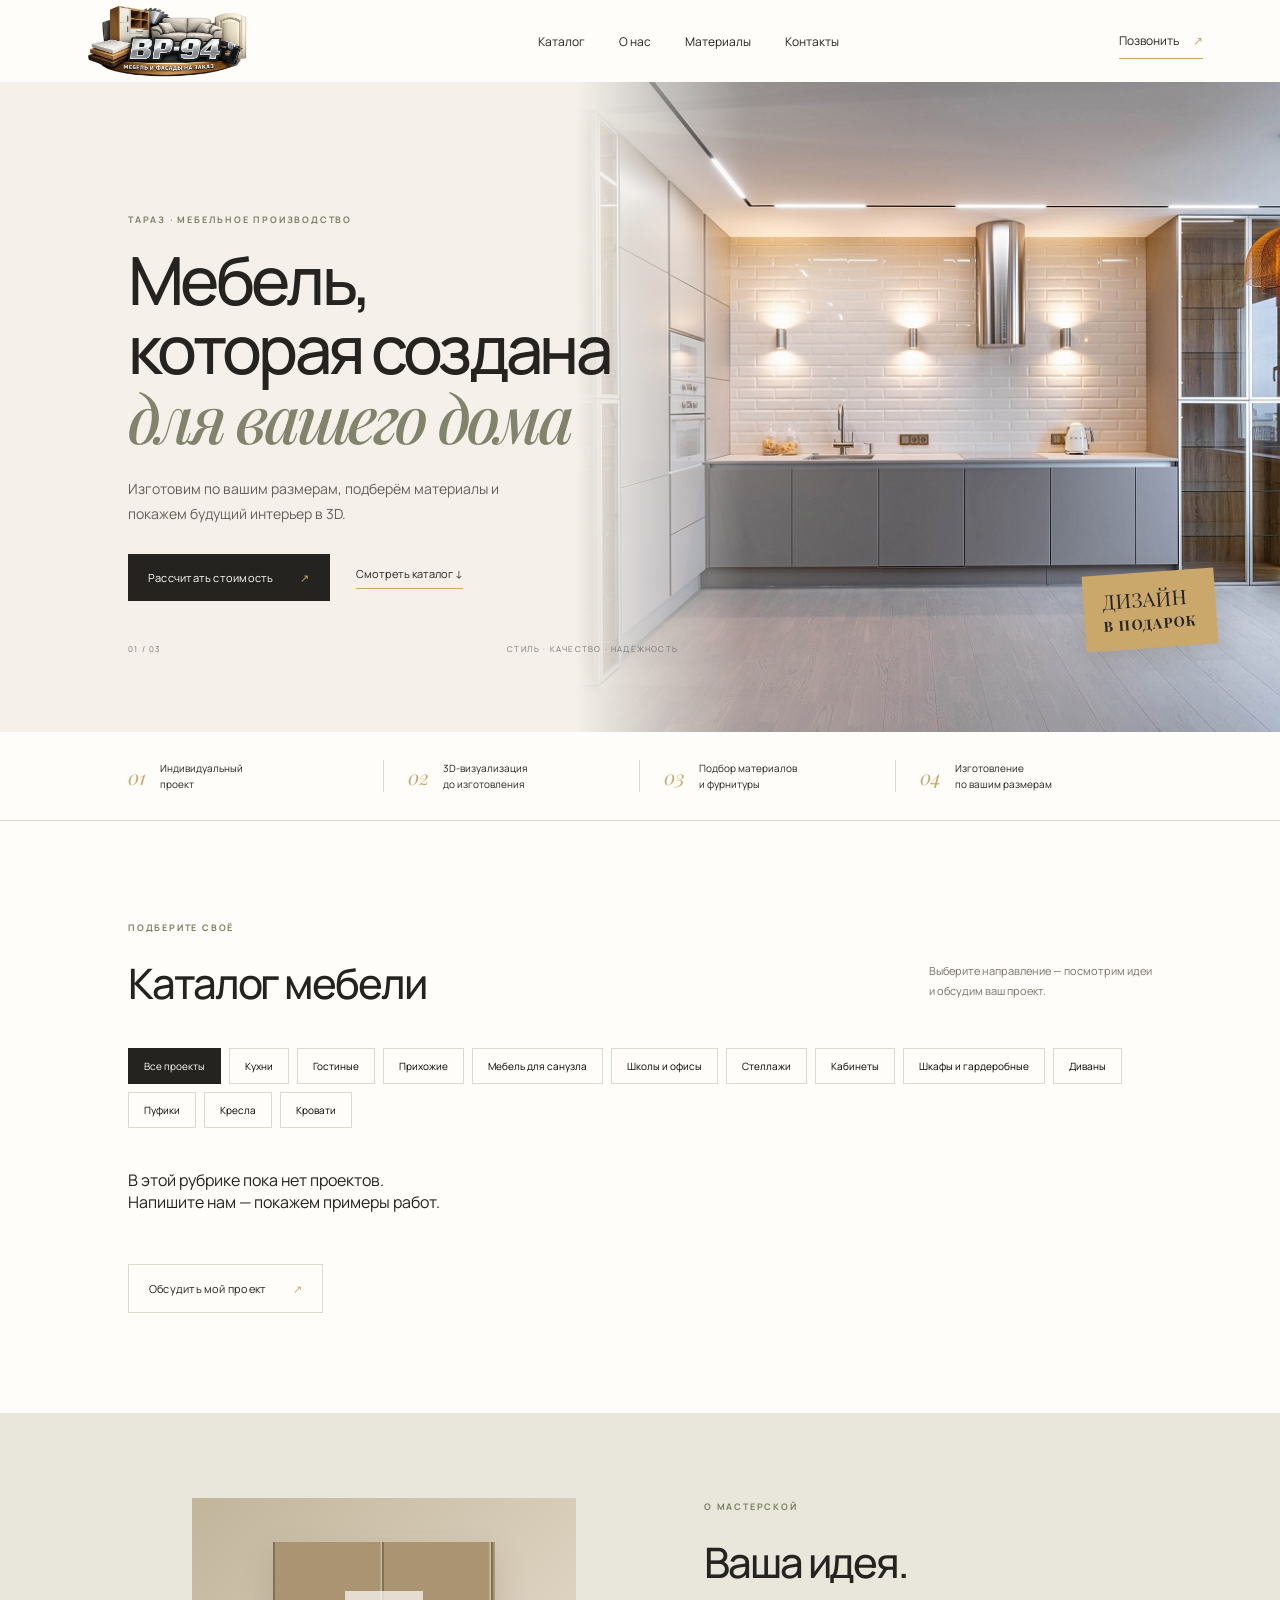
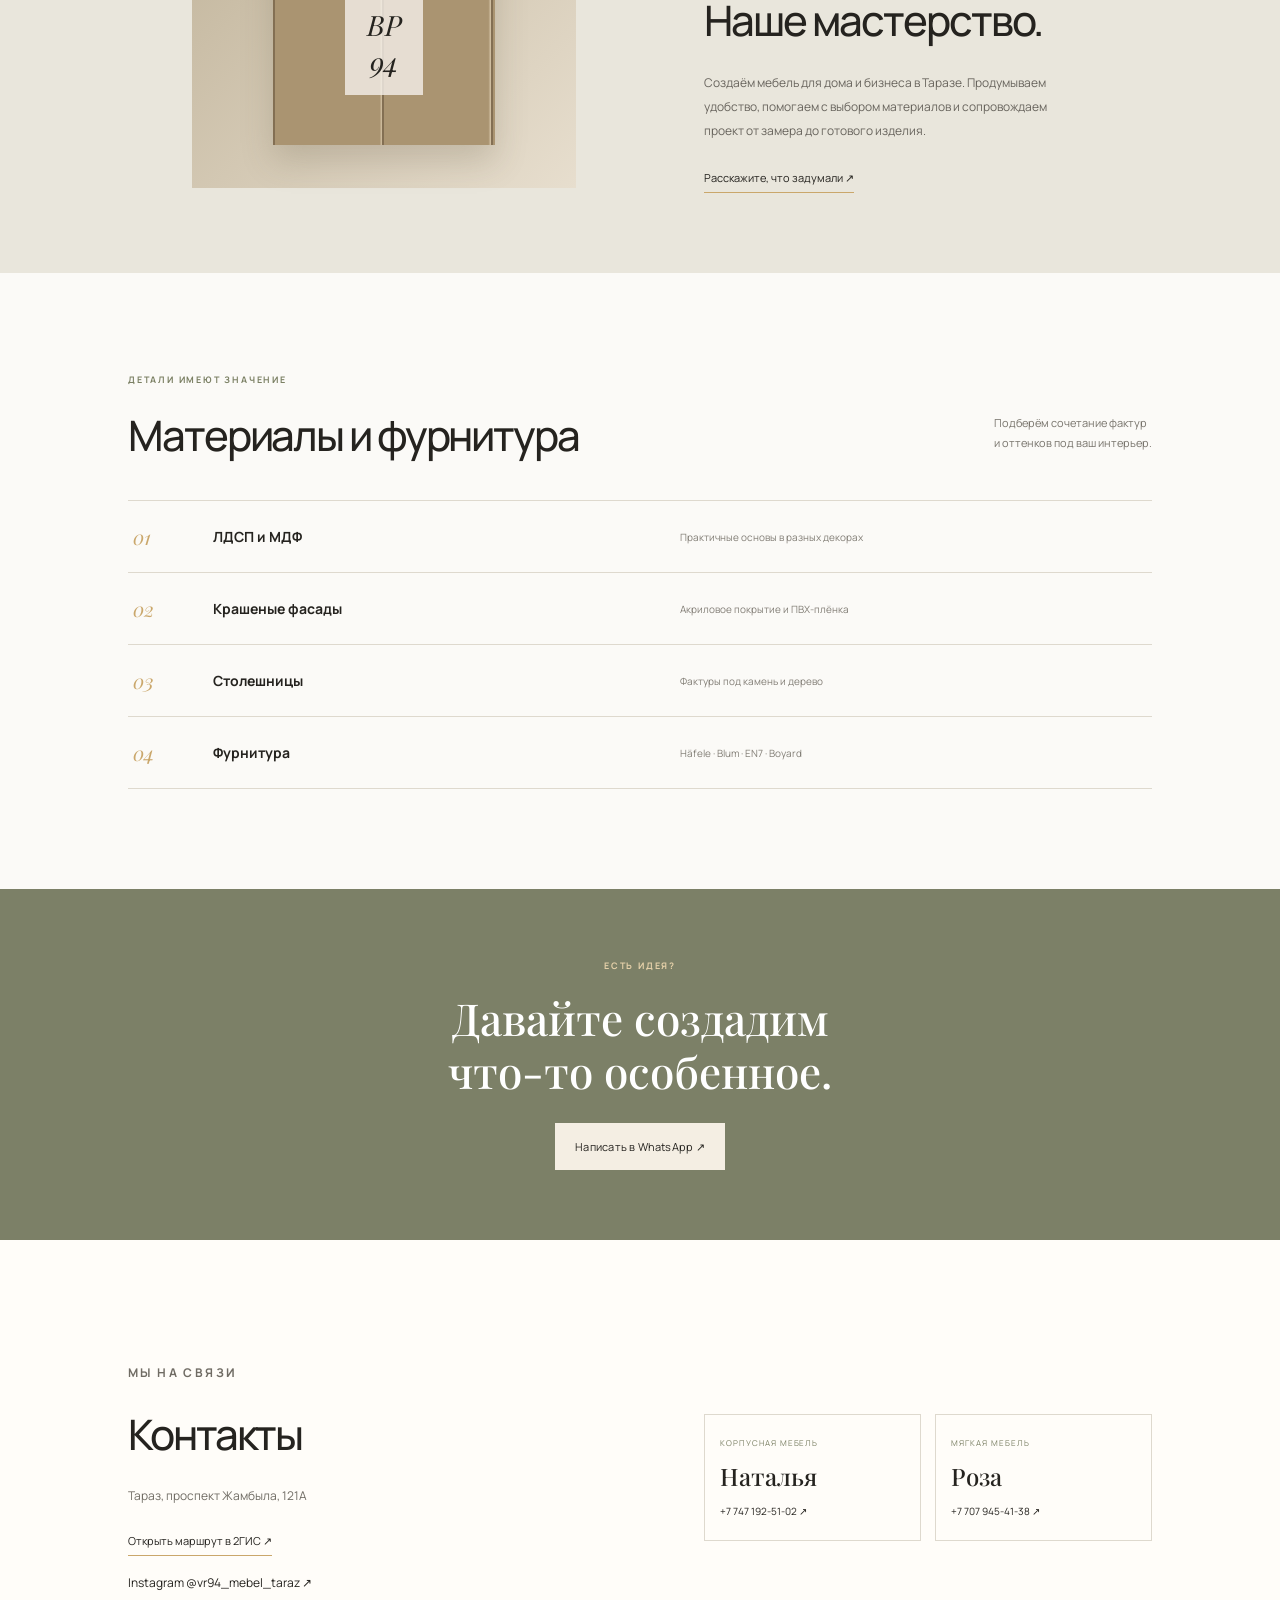
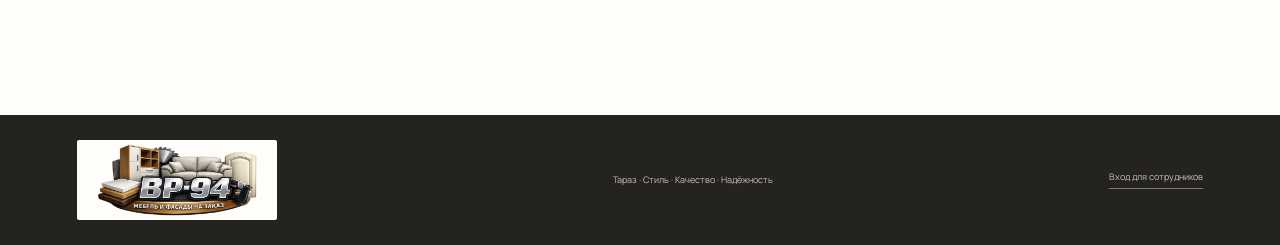
==== commit 92b6bd1d: "Add files via upload" ====
--- a/site/index.html
+++ b/site/index.html
@@ -23,7 +23,6 @@
     </section>
     <section class="benefits"><div><b>01</b><span>Индивидуальный<br>проект</span></div><div><b>02</b><span>3D-визуализация<br>до изготовления</span></div><div><b>03</b><span>Подбор материалов<br>и фурнитуры</span></div><div><b>04</b><span>Изготовление<br>по вашим размерам</span></div></section>
     <section class="section catalog" id="catalog"><div class="section-heading"><div><p class="eyebrow">ПОДБЕРИТЕ СВОЁ</p><h2>Каталог мебели</h2></div><p>Выберите направление — посмотрим идеи<br>и обсудим ваш проект.</p></div><div class="filters" id="filters"></div><div class="cards" id="cards"></div><a class="button button-outline" href="#contacts">Обсудить мой проект <span>↗</span></a></section>
-    <section class="section projects-section" id="projects"><div class="section-heading"><div><p class="eyebrow">ПОСМОТРИТЕ В ДЕТАЛЯХ</p><h2>Готовые проекты</h2></div><p>Наши кухни и мебель<br>в реальном интерьере.</p></div><div class="projects-grid"><article class="project-card"><img src="media/projects/poster-modern.jpg" alt="Современная кухня в светлых тонах" loading="lazy" width="1280" height="800"><div class="project-caption"><span>КУХНЯ</span><b>Современная кухня в светлых тонах</b></div></article><article class="project-card"><img src="media/projects/poster-compact.jpg" alt="Компактная кухня с обеденной зоной" loading="lazy" width="1280" height="800"><div class="project-caption"><span>КУХНЯ</span><b>Компактная кухня с обеденной зоной</b></div></article><article class="project-card"><img src="media/projects/poster-tour.jpg" alt="Мебель и детали готового проекта" loading="lazy" width="1280" height="800"><div class="project-caption"><span>ИНТЕРЬЕР</span><b>Мебель и детали готового проекта</b></div></article></div></section>
     <section class="about" id="about"><div class="about-shape"><span>ВР<br>94</span></div><div><p class="eyebrow">О МАСТЕРСКОЙ</p><h2>Ваша идея.<br>Наше мастерство.</h2><p>Создаём мебель для дома и бизнеса в Таразе. Продумываем удобство, помогаем с выбором материалов и сопровождаем проект от замера до готового изделия.</p><a class="text-link" href="#contacts">Расскажите, что задумали ↗</a></div></section>
     <section class="section materials" id="materials"><div class="section-heading"><div><p class="eyebrow">ДЕТАЛИ ИМЕЮТ ЗНАЧЕНИЕ</p><h2>Материалы и фурнитура</h2></div><p>Подберём сочетание фактур<br>и оттенков под ваш интерьер.</p></div><div class="material-list"><div><span>01</span><b>ЛДСП и МДФ</b><small>Практичные основы в разных декорах</small></div><div><span>02</span><b>Крашеные фасады</b><small>Акриловое покрытие и ПВХ-плёнка</small></div><div><span>03</span><b>Столешницы</b><small>Фактуры под камень и дерево</small></div><div><span>04</span><b>Фурнитура</b><small>Häfele · Blum · EN7 · Boyard</small></div></div></section>
     <section class="contact-band"><p class="eyebrow">ЕСТЬ ИДЕЯ?</p><h2>Давайте создадим<br>что-то особенное.</h2><a class="button button-light" href="https://wa.me/77471925102" target="_blank" rel="noreferrer">Написать в WhatsApp ↗</a></section>
--- a/site/styles.css
+++ b/site/styles.css
@@ -3,4 +3,4 @@
 @media(max-width:760px){.topbar{height:68px;padding:0 5vw}.brand-logo{width:145px;height:60px}.menu-toggle{display:block;order:3}.header-call{margin-left:auto;margin-right:17px}.nav{display:none;position:absolute;top:68px;left:0;right:0;background:var(--paper);padding:20px 6vw;flex-direction:column;gap:20px;border-top:1px solid var(--line)}.nav.open{display:flex}.hero{height:auto;min-height:700px;align-items:flex-start;padding:54px 7vw}.hero-art{top:auto;bottom:0;width:100%;height:43%}.hero-art:after{background:linear-gradient(180deg,var(--cream),transparent 28%)}.hero-copy{max-width:100%}.hero h1{font-size:48px}.hero-note{top:auto;bottom:-275px;width:86vw}.hero-stamp{bottom:8%;right:6%;font-size:15px}.benefits{grid-template-columns:1fr 1fr;gap:18px;padding:22px 7vw}.benefits div{padding:0;border:0}.section{padding:68px 7vw}.section-heading{display:block}.section-heading h2,.about h2,.contacts h2{font-size:34px}.section-heading>p{margin-top:14px}.cards{grid-template-columns:1fr 1fr;gap:10px}.card{min-height:225px}.card-visual{height:165px}.card-info{padding:12px 10px;align-items:flex-start;gap:6px;flex-direction:column}.about{padding:60px 7vw;grid-template-columns:1fr;gap:35px}.about-shape{height:220px}.material-list div{grid-template-columns:45px 1fr;gap:5px}.material-list small{grid-column:2}.contacts{grid-template-columns:1fr;gap:35px}.contact-people{gap:8px}.contact-people a{padding:16px 10px}.contact-people b{font-size:20px}footer{padding:22px 6vw;flex-wrap:wrap;gap:18px}footer>span{display:none}}
 @media(max-width:410px){.cards{grid-template-columns:1fr}.card-visual{height:205px}.hero h1{font-size:42px}.hero-actions{gap:15px}.button{padding:14px 12px;gap:12px;font-size:10px}.text-link{font-size:10px}}
 
-.projects-section{background:#f5f1ea}.projects-grid{display:grid;grid-template-columns:repeat(3,1fr);gap:16px}.project-card{background:#fffdf9;border:1px solid #ded9ce}.project-card img{width:100%;aspect-ratio:16/10;object-fit:cover;display:block;background:#ddd}.project-caption{padding:14px 16px 18px;display:grid;gap:8px}.project-caption span{font-size:8px;letter-spacing:.14em;color:#7b8064}.project-caption b{font-size:13px;font-weight:600}@media(max-width:760px){.projects-grid{grid-template-columns:1fr}.project-card img{aspect-ratio:16/9}}
+
